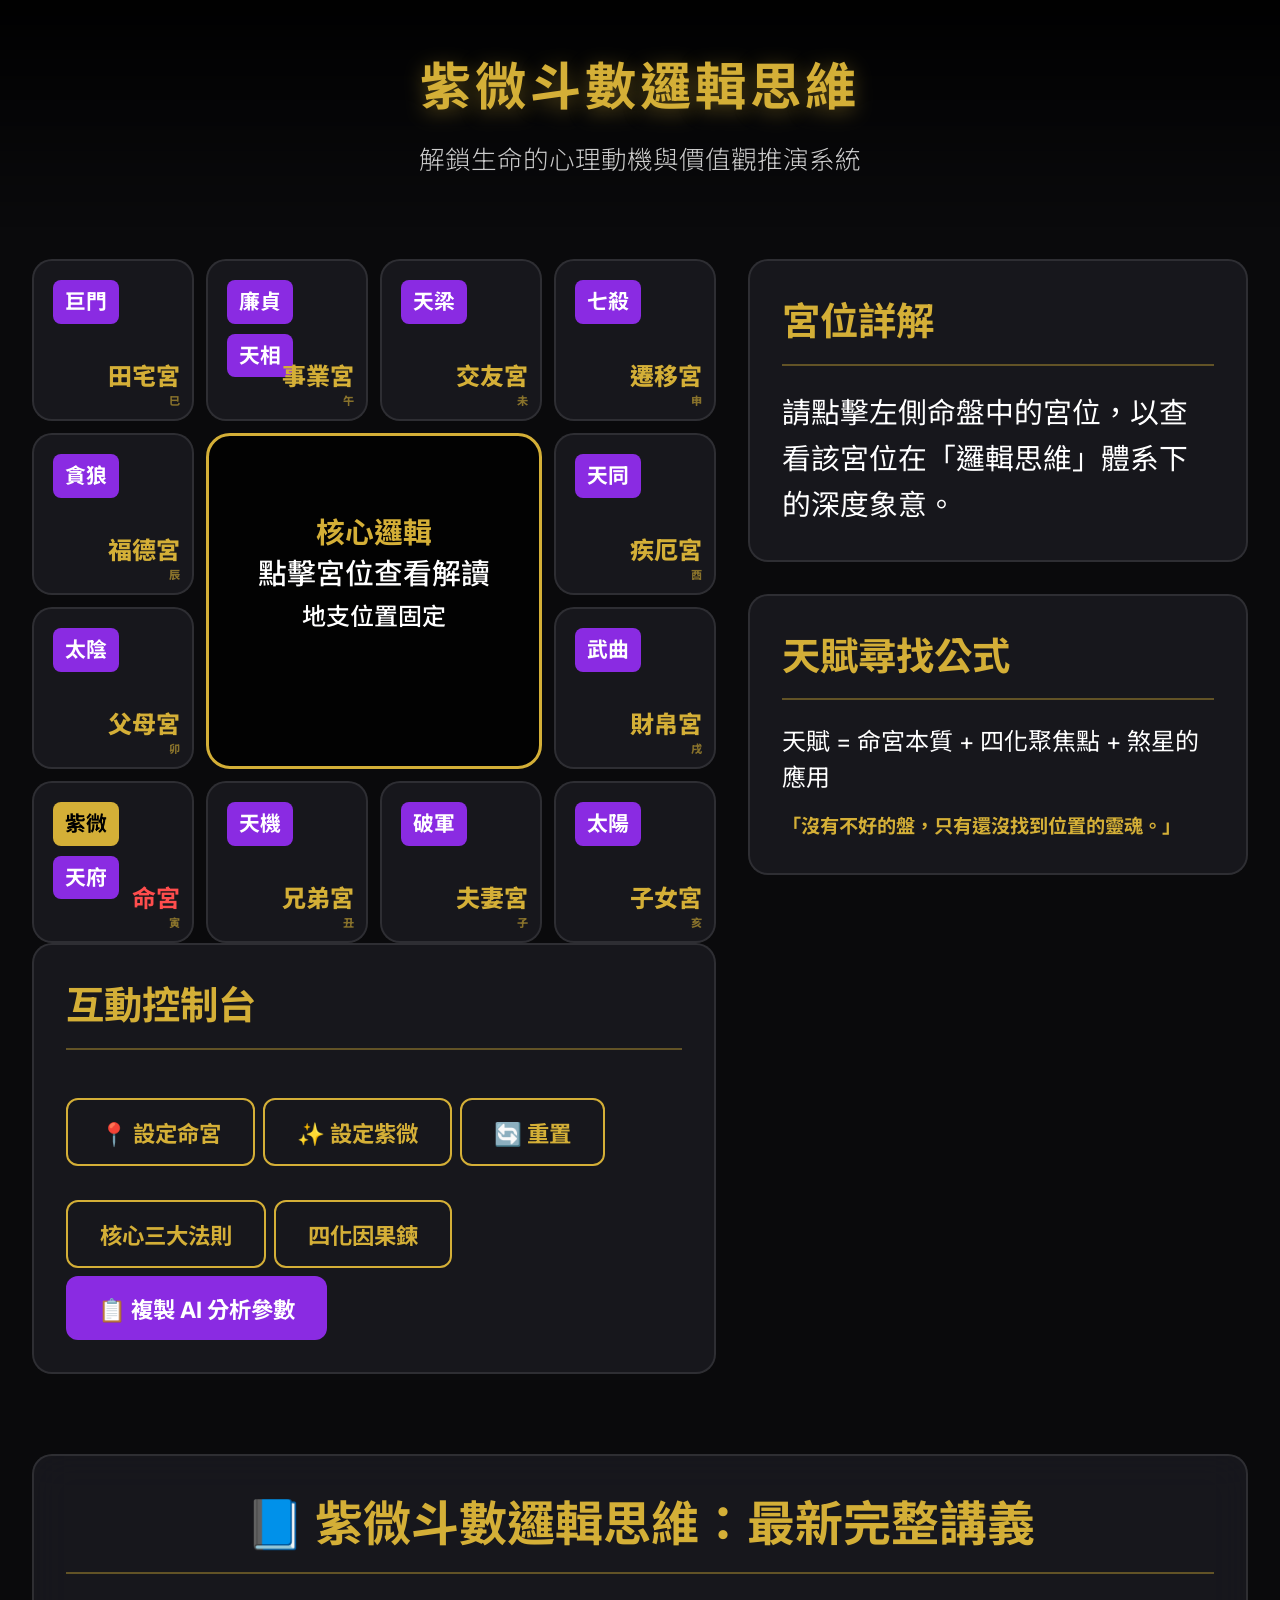
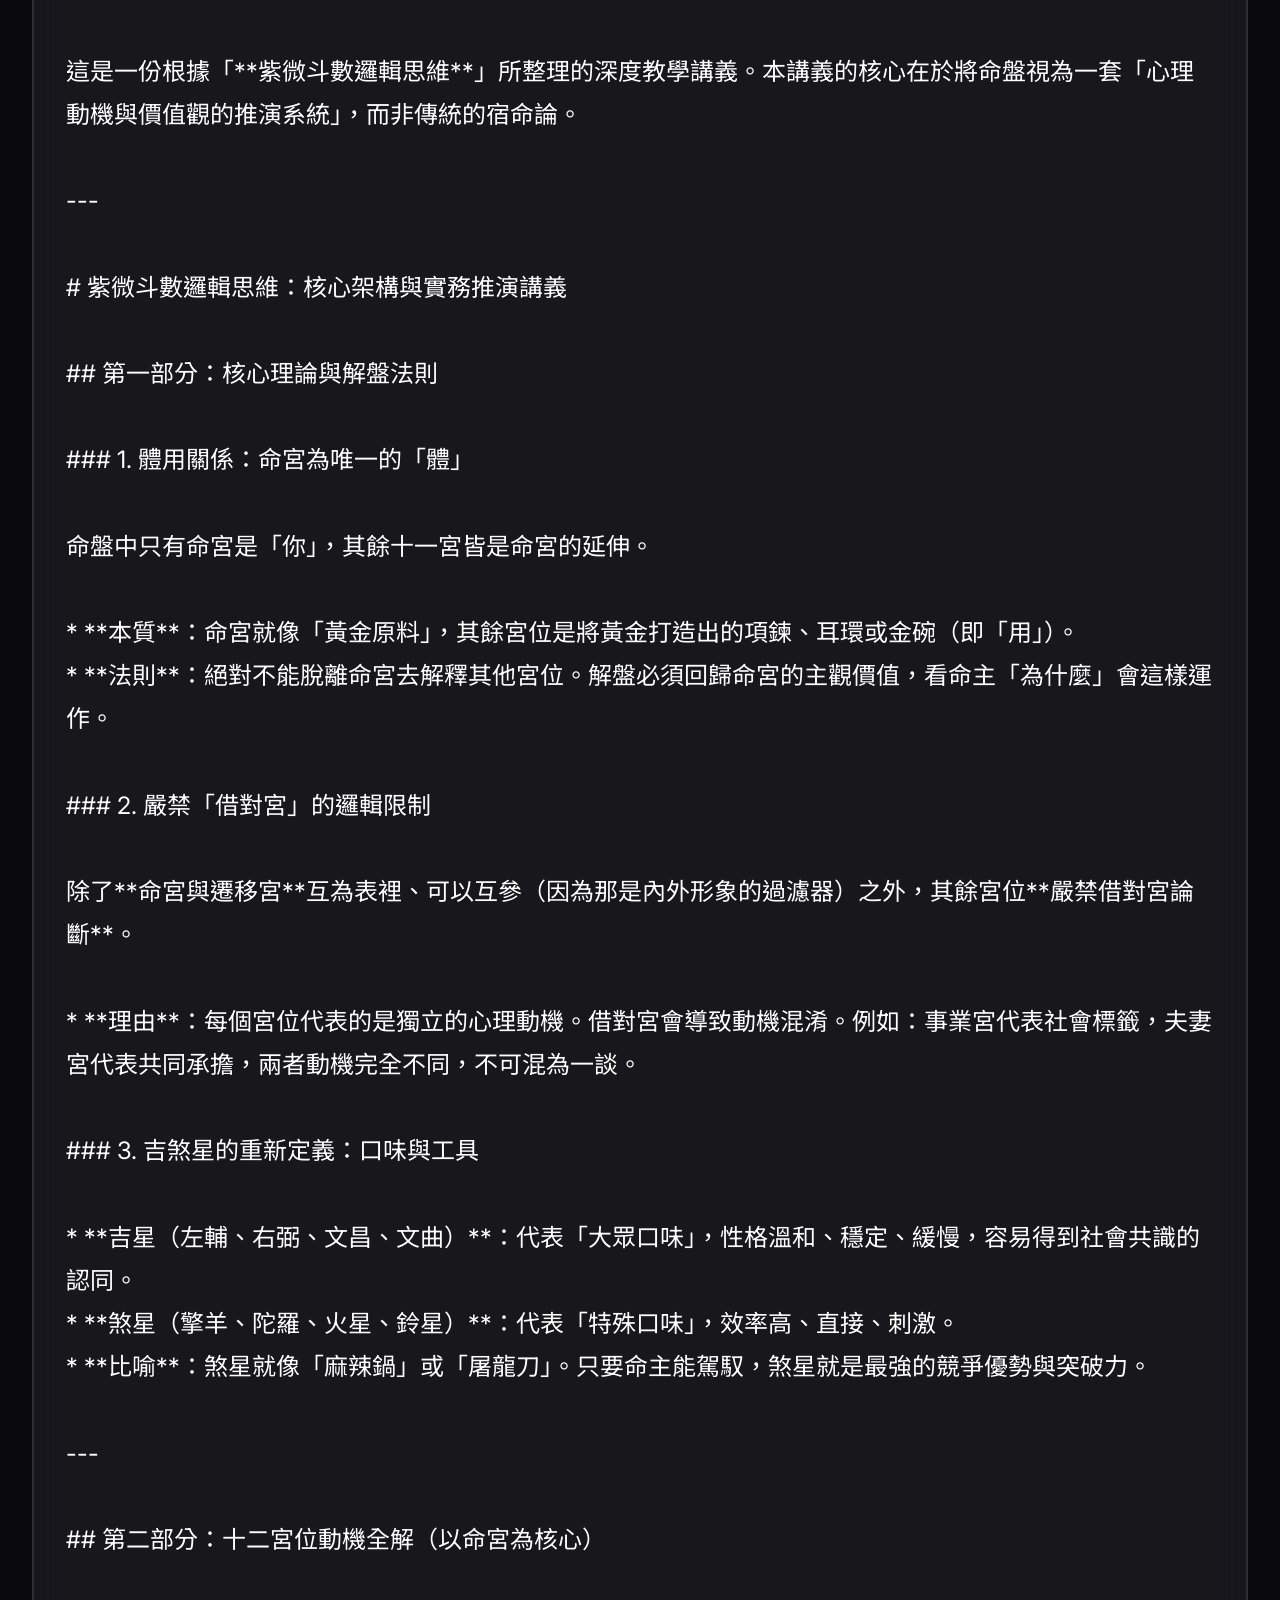
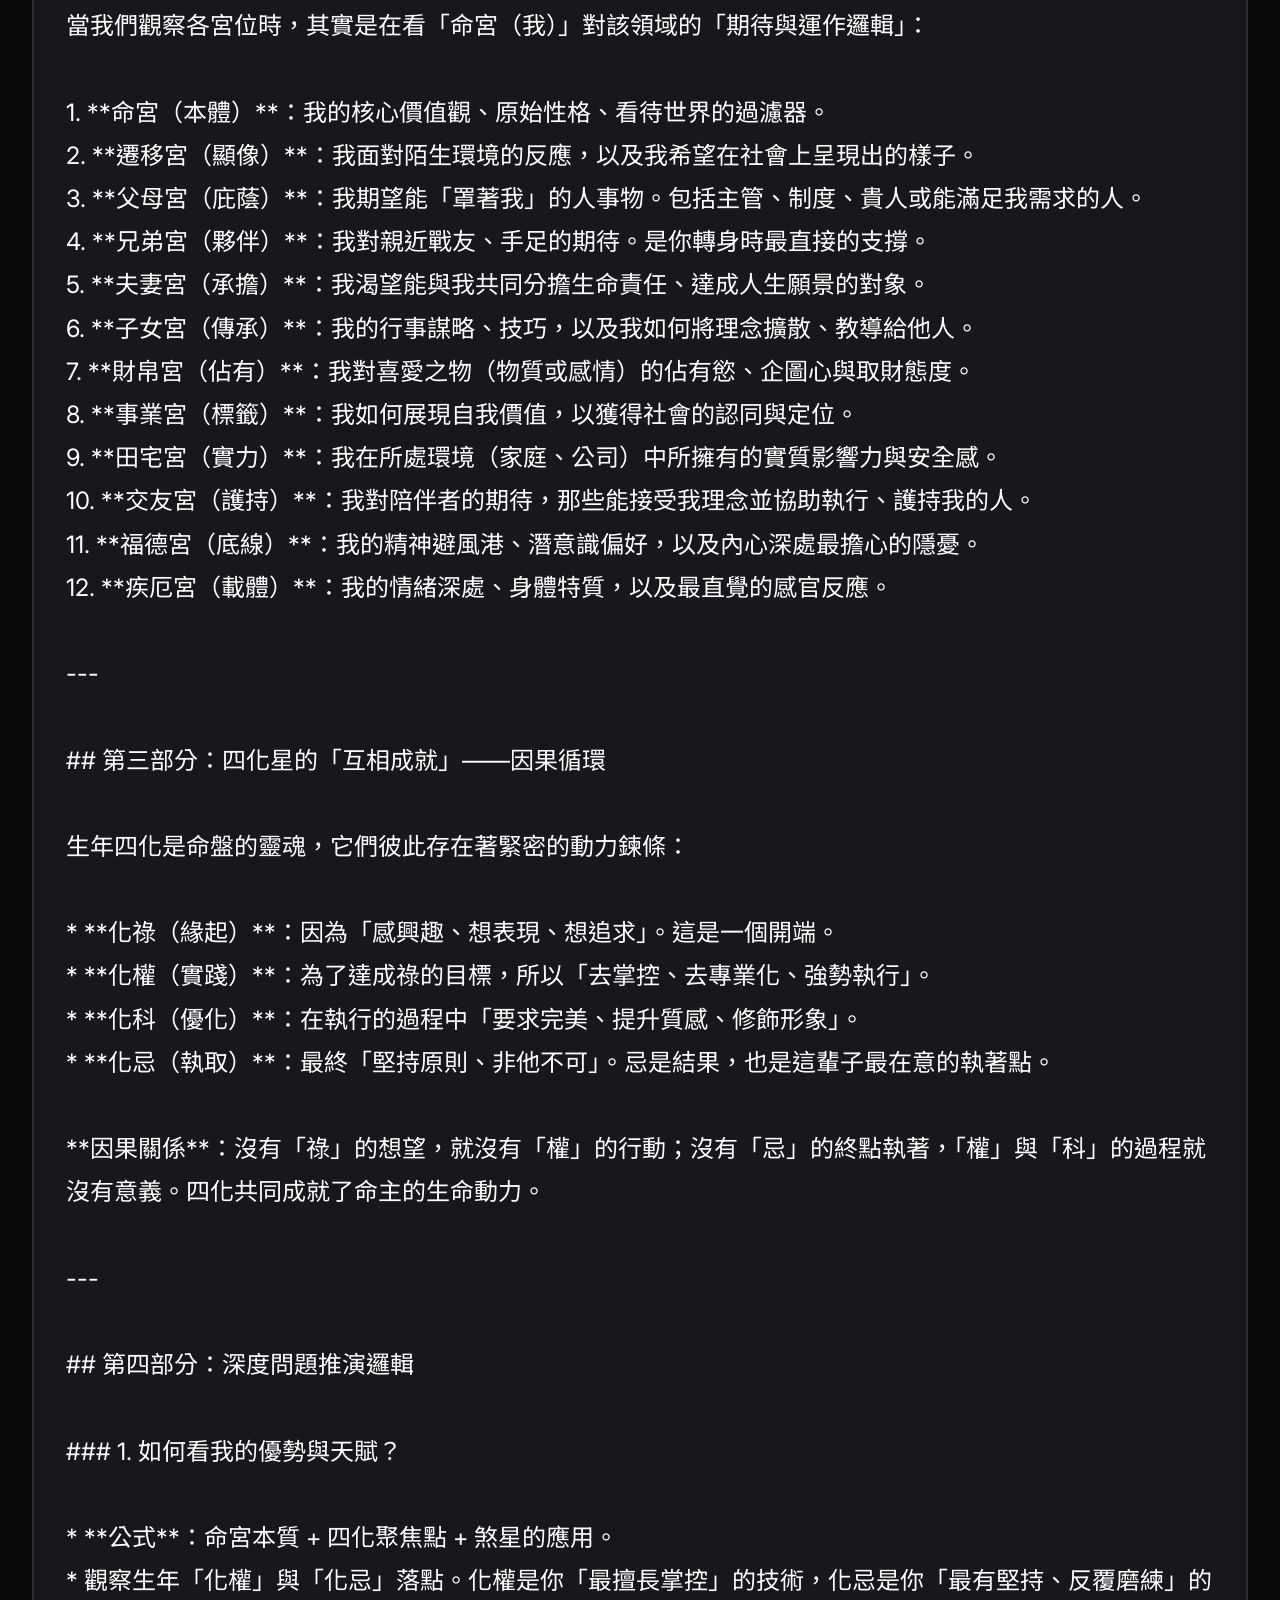
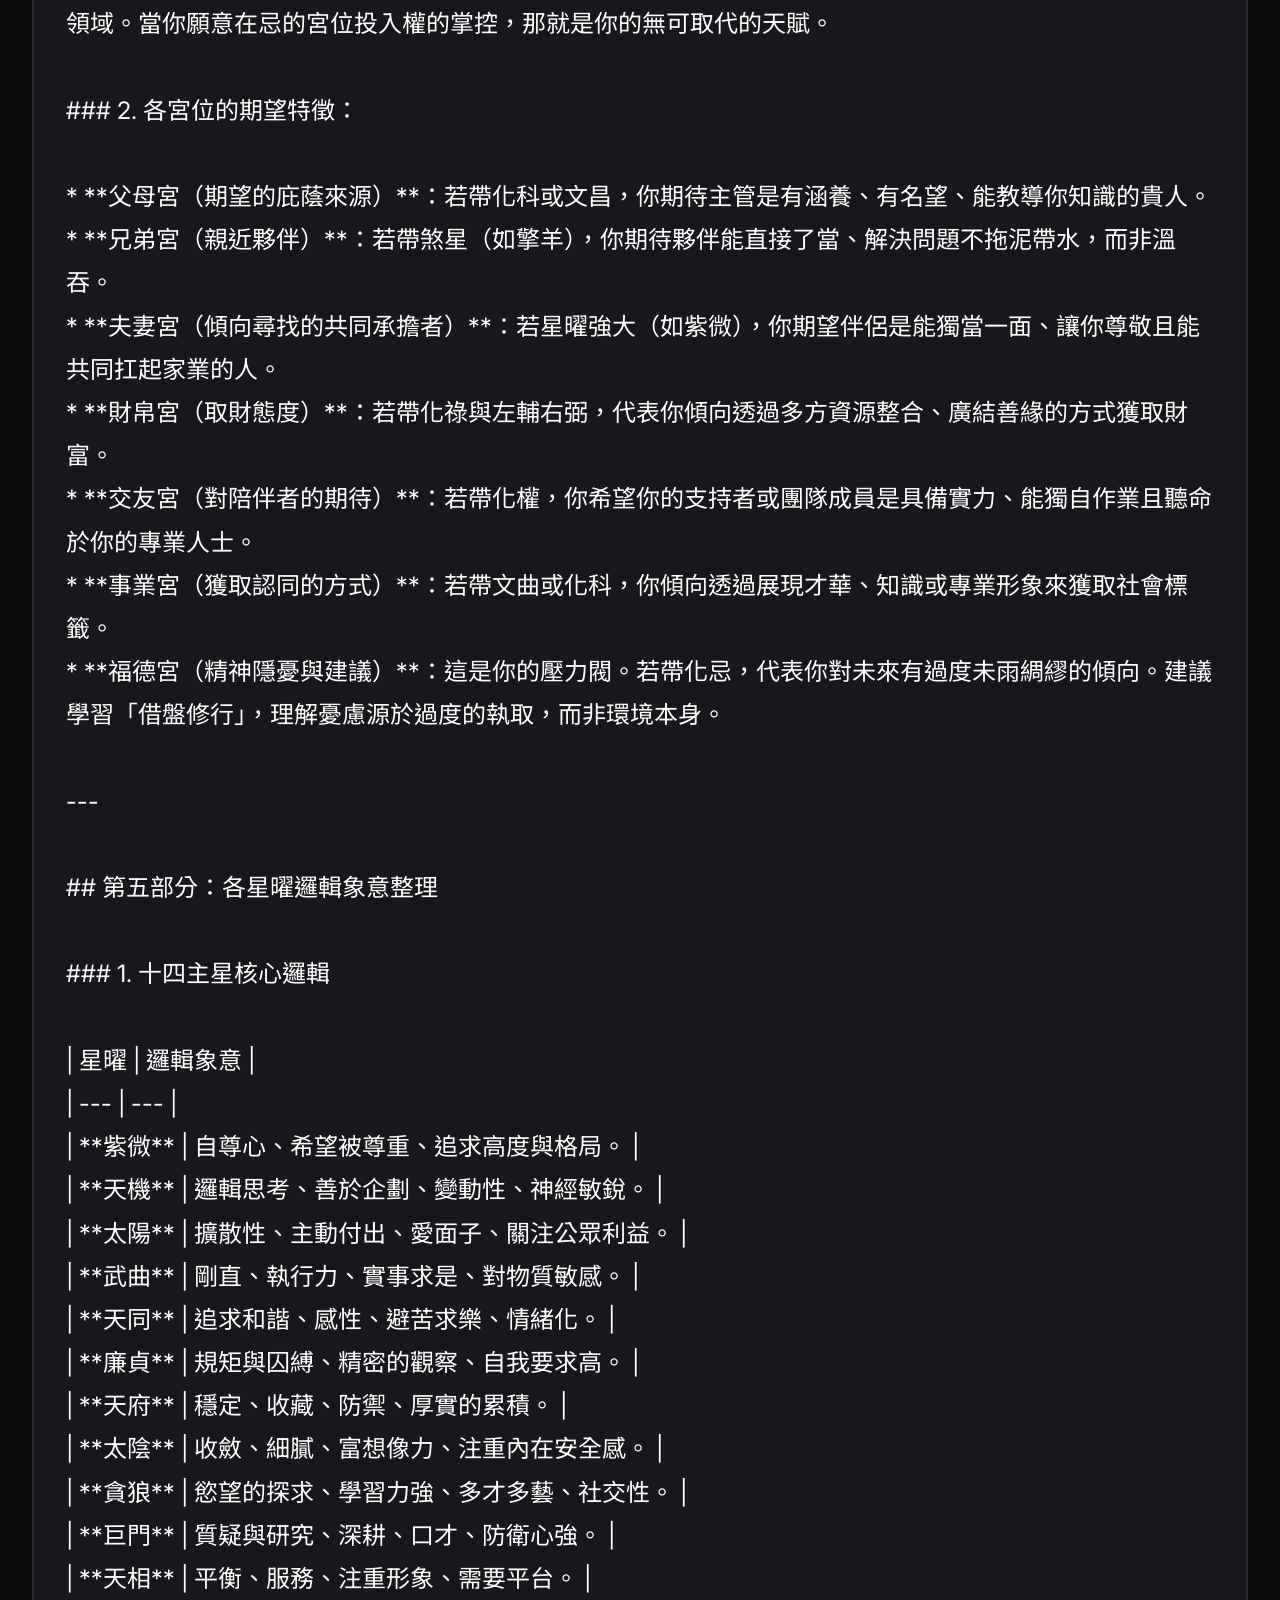
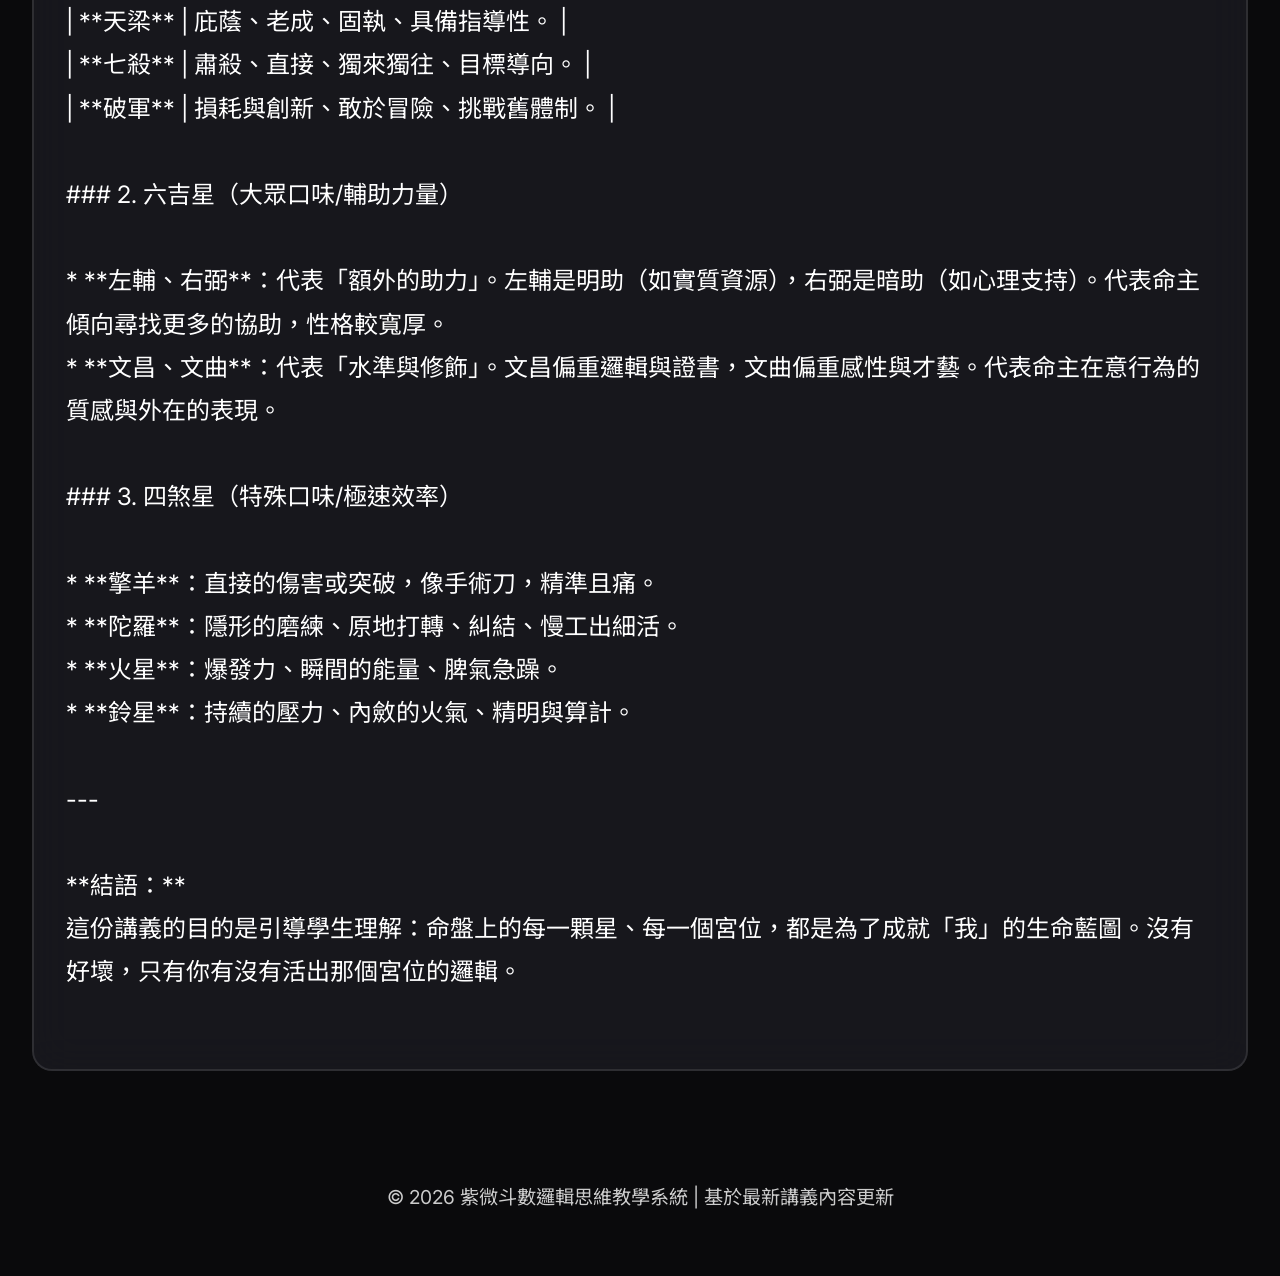
==== index.html @ 979b66fe "部署紫微斗數邏輯思維交互系統" ====
<!DOCTYPE html>
<html lang="zh-TW">
<head>
    <meta charset="UTF-8">
    <meta name="viewport" content="width=device-width, initial-scale=1.0">
    <title>紫微斗數邏輯思維 | 深度解盤交互系統</title>
    <link rel="stylesheet" href="style.css">
    <link rel="preconnect" href="https://fonts.googleapis.com">
    <link rel="preconnect" href="https://fonts.gstatic.com" crossorigin>
    <link href="https://fonts.googleapis.com/css2?family=Inter:wght@300;400;600&family=Noto+Sans+TC:wght@300;500;700&display=swap" rel="stylesheet">
</head>
<body>
    <header class="animate-fade">
        <h1>紫微斗數邏輯思維</h1>
        <p class="subtitle">解鎖生命的心理動機與價值觀推演系統</p>
    </header>

    <main>
        <section class="chart-section animate-fade" style="animation-delay: 0.2s;">
            <div class="chart-container" id="ziweiChart">
                <!-- Palace nodes will be injected by JS -->
                <div class="center-area glass">
                    <h2 style="color: var(--primary-color);">核心邏輯</h2>
                    <p id="centerText">點擊宮位開始互動解讀</p>
                    <div class="transformation-flow" id="transFlow">
                        <!-- Flow will be injected here -->
                    </div>
                </div>
            </div>

            <div class="controls glass card animate-fade" style="animation-delay: 0.4s;">
                <h2>互動控制台</h2>
                <div class="btn-group" style="display: flex; gap: 8px; flex-wrap: wrap;">
                    <button onclick="app.setMode('setLife')" title="設定命宮位置">📍 設定命宮</button>
                    <button onclick="app.setMode('setZiwei')" title="設定紫微星位置">✨ 設定紫微</button>
                    <button onclick="app.resetChart()">🔄 重置</button>
                </div>
                <div class="btn-group" style="display: flex; gap: 8px; flex-wrap: wrap; margin-top: 10px;">
                    <button onclick="app.showPrinciples()">核心三大法則</button>
                    <button onclick="app.showFourTrans()">四化因果鍊</button>
                    <button onclick="app.copyAIParameters()" style="background: var(--secondary-color); color: white; border: none; font-weight: bold;">📋 複製 AI 分析參數</button>
                </div>
            </div>
        </section>

        <aside class="info-panel animate-fade" style="animation-delay: 0.6s;">
            <div id="interpretationCard" class="card glass">
                <h2 id="palaceTitle">宮位詳解</h2>
                <div id="palaceDescription" class="interpretation-content">
                    <p>請點擊左側命盤中的宮位，以查看該宮位在「邏輯思維」體系下的深度象意。</p>
                </div>
                
                <div id="logicalBox" class="logical-meaning" style="display: none;">
                    <h3 style="color: var(--secondary-color); font-size: 1.1rem; margin-bottom: 0.5rem;">💡 邏輯思維：</h3>
                    <p id="logicalText"></p>
                </div>
            </div>

            <div class="card glass">
                <h2>天賦尋找公式</h2>
                <p style="font-size: 1.5rem;">天賦 = 命宮本質 + 四化聚焦點 + 煞星的應用</p>
                <div style="margin-top: 1rem; color: var(--primary-color); font-weight: bold;">
                    「沒有不好的盤，只有還沒找到位置的靈魂。」
                </div>
            </div>
        </aside>
    </main>

    <section id="lectureContent" class="glass card animate-fade" style="margin: 3rem auto; max-width: 1600px; width: 95%;">
        <h2 style="font-size: 3rem; color: var(--primary-color); text-align: center; margin-bottom: 2rem;">📘 紫微斗數邏輯思維：最新完整講義</h2>
        <div class="interpretation-content" style="white-space: pre-wrap; font-family: inherit; font-size: 1.5rem; line-height: 1.8;">
這是一份根據「**紫微斗數邏輯思維**」所整理的深度教學講義。本講義的核心在於將命盤視為一套「心理動機與價值觀的推演系統」，而非傳統的宿命論。

---

# 紫微斗數邏輯思維：核心架構與實務推演講義

## 第一部分：核心理論與解盤法則

### 1. 體用關係：命宮為唯一的「體」

命盤中只有命宮是「你」，其餘十一宮皆是命宮的延伸。

* **本質**：命宮就像「黃金原料」，其餘宮位是將黃金打造出的項鍊、耳環或金碗（即「用」）。
* **法則**：絕對不能脫離命宮去解釋其他宮位。解盤必須回歸命宮的主觀價值，看命主「為什麼」會這樣運作。

### 2. 嚴禁「借對宮」的邏輯限制

除了**命宮與遷移宮**互為表裡、可以互參（因為那是內外形象的過濾器）之外，其餘宮位**嚴禁借對宮論斷**。

* **理由**：每個宮位代表的是獨立的心理動機。借對宮會導致動機混淆。例如：事業宮代表社會標籤，夫妻宮代表共同承擔，兩者動機完全不同，不可混為一談。

### 3. 吉煞星的重新定義：口味與工具

* **吉星（左輔、右弼、文昌、文曲）**：代表「大眾口味」，性格溫和、穩定、緩慢，容易得到社會共識的認同。
* **煞星（擎羊、陀羅、火星、鈴星）**：代表「特殊口味」，效率高、直接、刺激。
* **比喻**：煞星就像「麻辣鍋」或「屠龍刀」。只要命主能駕馭，煞星就是最強的競爭優勢與突破力。

---

## 第二部分：十二宮位動機全解（以命宮為核心）

當我們觀察各宮位時，其實是在看「命宮（我）」對該領域的「期待與運作邏輯」：

1. **命宮（本體）**：我的核心價值觀、原始性格、看待世界的過濾器。
2. **遷移宮（顯像）**：我面對陌生環境的反應，以及我希望在社會上呈現出的樣子。
3. **父母宮（庇蔭）**：我期望能「罩著我」的人事物。包括主管、制度、貴人或能滿足我需求的人。
4. **兄弟宮（夥伴）**：我對親近戰友、手足的期待。是你轉身時最直接的支撐。
5. **夫妻宮（承擔）**：我渴望能與我共同分擔生命責任、達成人生願景的對象。
6. **子女宮（傳承）**：我的行事謀略、技巧，以及我如何將理念擴散、教導給他人。
7. **財帛宮（佔有）**：我對喜愛之物（物質或感情）的佔有慾、企圖心與取財態度。
8. **事業宮（標籤）**：我如何展現自我價值，以獲得社會的認同與定位。
9. **田宅宮（實力）**：我在所處環境（家庭、公司）中所擁有的實質影響力與安全感。
10. **交友宮（護持）**：我對陪伴者的期待，那些能接受我理念並協助執行、護持我的人。
11. **福德宮（底線）**：我的精神避風港、潛意識偏好，以及內心深處最擔心的隱憂。
12. **疾厄宮（載體）**：我的情緒深處、身體特質，以及最直覺的感官反應。

---

## 第三部分：四化星的「互相成就」——因果循環

生年四化是命盤的靈魂，它們彼此存在著緊密的動力鍊條：

* **化祿（緣起）**：因為「感興趣、想表現、想追求」。這是一個開端。
* **化權（實踐）**：為了達成祿的目標，所以「去掌控、去專業化、強勢執行」。
* **化科（優化）**：在執行的過程中「要求完美、提升質感、修飾形象」。
* **化忌（執取）**：最終「堅持原則、非他不可」。忌是結果，也是這輩子最在意的執著點。

**因果關係**：沒有「祿」的想望，就沒有「權」的行動；沒有「忌」的終點執著，「權」與「科」的過程就沒有意義。四化共同成就了命主的生命動力。

---

## 第四部分：深度問題推演邏輯

### 1. 如何看我的優勢與天賦？

* **公式**：命宮本質 + 四化聚焦點 + 煞星的應用。
* 觀察生年「化權」與「化忌」落點。化權是你「最擅長掌控」的技術，化忌是你「最有堅持、反覆磨練」的領域。當你願意在忌的宮位投入權的掌控，那就是你的無可取代的天賦。

### 2. 各宮位的期望特徵：

* **父母宮（期望的庇蔭來源）**：若帶化科或文昌，你期待主管是有涵養、有名望、能教導你知識的貴人。
* **兄弟宮（親近夥伴）**：若帶煞星（如擎羊），你期待夥伴能直接了當、解決問題不拖泥帶水，而非溫吞。
* **夫妻宮（傾向尋找的共同承擔者）**：若星曜強大（如紫微），你期望伴侶是能獨當一面、讓你尊敬且能共同扛起家業的人。
* **財帛宮（取財態度）**：若帶化祿與左輔右弼，代表你傾向透過多方資源整合、廣結善緣的方式獲取財富。
* **交友宮（對陪伴者的期待）**：若帶化權，你希望你的支持者或團隊成員是具備實力、能獨自作業且聽命於你的專業人士。
* **事業宮（獲取認同的方式）**：若帶文曲或化科，你傾向透過展現才華、知識或專業形象來獲取社會標籤。
* **福德宮（精神隱憂與建議）**：這是你的壓力閥。若帶化忌，代表你對未來有過度未雨綢繆的傾向。建議學習「借盤修行」，理解憂慮源於過度的執取，而非環境本身。

---

## 第五部分：各星曜邏輯象意整理

### 1. 十四主星核心邏輯

| 星曜 | 邏輯象意 |
| --- | --- |
| **紫微** | 自尊心、希望被尊重、追求高度與格局。 |
| **天機** | 邏輯思考、善於企劃、變動性、神經敏銳。 |
| **太陽** | 擴散性、主動付出、愛面子、關注公眾利益。 |
| **武曲** | 剛直、執行力、實事求是、對物質敏感。 |
| **天同** | 追求和諧、感性、避苦求樂、情緒化。 |
| **廉貞** | 規矩與囚縛、精密的觀察、自我要求高。 |
| **天府** | 穩定、收藏、防禦、厚實的累積。 |
| **太陰** | 收斂、細膩、富想像力、注重內在安全感。 |
| **貪狼** | 慾望的探求、學習力強、多才多藝、社交性。 |
| **巨門** | 質疑與研究、深耕、口才、防衛心強。 |
| **天相** | 平衡、服務、注重形象、需要平台。 |
| **天梁** | 庇蔭、老成、固執、具備指導性。 |
| **七殺** | 肅殺、直接、獨來獨往、目標導向。 |
| **破軍** | 損耗與創新、敢於冒險、挑戰舊體制。 |

### 2. 六吉星（大眾口味/輔助力量）

* **左輔、右弼**：代表「額外的助力」。左輔是明助（如實質資源），右弼是暗助（如心理支持）。代表命主傾向尋找更多的協助，性格較寬厚。
* **文昌、文曲**：代表「水準與修飾」。文昌偏重邏輯與證書，文曲偏重感性與才藝。代表命主在意行為的質感與外在的表現。

### 3. 四煞星（特殊口味/極速效率）

* **擎羊**：直接的傷害或突破，像手術刀，精準且痛。
* **陀羅**：隱形的磨練、原地打轉、糾結、慢工出細活。
* **火星**：爆發力、瞬間的能量、脾氣急躁。
* **鈴星**：持續的壓力、內斂的火氣、精明與算計。

---

**結語：**
這份講義的目的是引導學生理解：命盤上的每一顆星、每一個宮位，都是為了成就「我」的生命藍圖。沒有好壞，只有你有沒有活出那個宮位的邏輯。
        </div>
    </section>

    <footer style="text-align: center; padding: 4rem; color: var(--text-dim); font-size: 1.2rem;">
        &copy; 2026 紫微斗數邏輯思維教學系統 | 基於最新講義內容更新
    </footer>

    <script src="app.js"></script>
</body>
</html>
---- style.css ----
:root {
    --primary-color: #d4af37; /* Gold */
    --secondary-color: #8a2be2; /* Blue Violet */
    --bg-dark: #0a0a0c;
    --card-bg: rgba(25, 25, 30, 0.9);
    --text-main: #ffffff;
    --text-dim: #cccccc;
    --accent: #ff4d4d;
    --transition: all 0.3s cubic-bezier(0.4, 0, 0.2, 1);
}

* {
    margin: 0;
    padding: 0;
    box-sizing: border-box;
    font-family: 'Inter', 'Noto Sans TC', sans-serif;
}

body {
    background-color: var(--bg-dark);
    color: var(--text-main);
    line-height: 1.5;
    overflow-x: hidden;
    background-image: url('ziwei_abstract_bg_1778673121624.png');
    background-size: cover;
    background-attachment: fixed;
    background-position: center;
    font-size: 1.2rem; /* Adjusted base */
}

/* Glassmorphism Effect */
.glass {
    background: var(--card-bg);
    backdrop-filter: blur(20px);
    -webkit-backdrop-filter: blur(20px);
    border: 2px solid rgba(255, 255, 255, 0.1);
    border-radius: 20px;
}

header {
    padding: 3rem 2rem;
    text-align: center;
    background: linear-gradient(to bottom, rgba(0,0,0,0.9), transparent);
}

h1 {
    font-size: 3.2rem; /* Senior friendly, not overwhelming */
    color: var(--primary-color);
    letter-spacing: 4px;
    margin-bottom: 1rem;
    text-shadow: 0 4px 20px rgba(212, 175, 55, 0.4);
}

.subtitle {
    font-size: 1.6rem;
    color: var(--text-dim);
    font-weight: 300;
}

main {
    max-width: 1600px;
    margin: 0 auto;
    padding: 2rem;
    display: grid;
    grid-template-columns: 1fr 500px; 
    gap: 2rem;
}

@media (max-width: 1200px) {
    main {
        grid-template-columns: 1fr;
    }
}

/* Ziwei Chart Layout */
.chart-container {
    display: grid;
    grid-template-columns: repeat(4, 1fr);
    grid-template-rows: repeat(4, 1fr);
    gap: 12px;
    aspect-ratio: 1 / 1;
    position: relative;
}

.palace {
    position: relative;
    padding: 1.2rem;
    cursor: pointer;
    transition: var(--transition);
    display: flex;
    flex-direction: column;
    justify-content: space-between;
    min-height: 150px;
}

.palace:hover {
    background: rgba(212, 175, 55, 0.15);
    border-color: var(--primary-color);
    transform: scale(1.02);
}

.palace.active {
    background: rgba(138, 43, 226, 0.2);
    border-color: var(--secondary-color);
    box-shadow: 0 0 30px rgba(138, 43, 226, 0.4);
}

.palace-name {
    position: absolute;
    bottom: 12px;
    right: 12px;
    font-size: 1.5rem; /* Senior friendly large */
    color: var(--primary-color);
    font-weight: 800;
    text-align: right;
    line-height: 1.1;
}

.palace-stars {
    display: flex;
    flex-wrap: wrap;
    gap: 6px;
    align-content: flex-start;
}

.star-tag {
    display: inline-block;
    padding: 6px 12px;
    border-radius: 8px;
    font-size: 1.3rem; /* Clear stars */
    font-weight: 700;
    margin-bottom: 4px;
}

.center-area {
    grid-area: 2 / 2 / 4 / 4;
    display: flex;
    flex-direction: column;
    justify-content: center;
    align-items: center;
    text-align: center;
    padding: 1.5rem;
    border: 3px solid var(--primary-color);
    background: rgba(0,0,0,0.8);
    border-radius: 24px;
}

#centerText {
    font-size: 1.8rem;
    line-height: 1.4;
    font-weight: 500;
}

/* Palace Mapping (Yin at Bottom-Left, standard clockwise) */
.p-0 { grid-area: 1 / 1; } /* Si */
.p-1 { grid-area: 1 / 2; } /* Wu */
.p-2 { grid-area: 1 / 3; } /* Wei */
.p-3 { grid-area: 1 / 4; } /* Shen */
.p-4 { grid-area: 2 / 4; } /* You */
.p-5 { grid-area: 3 / 4; } /* Xu */
.p-6 { grid-area: 4 / 4; } /* Hai */
.p-7 { grid-area: 4 / 3; } /* Zi */
.p-8 { grid-area: 4 / 2; } /* Chou */
.p-9 { grid-area: 4 / 1; } /* Yin - Bottom Left */
.p-10 { grid-area: 3 / 1; } /* Mao */
.p-11 { grid-area: 2 / 1; } /* Chen */

/* Info Panel */
.info-panel {
    display: flex;
    flex-direction: column;
    gap: 2rem;
}

.card {
    padding: 2rem;
}

.card h2 {
    color: var(--primary-color);
    margin-bottom: 1.5rem;
    border-bottom: 2px solid rgba(212, 175, 55, 0.4);
    padding-bottom: 0.8rem;
    font-size: 2.4rem;
}

.interpretation-content {
    font-size: 1.8rem; /* Large and readable */
    color: var(--text-main);
    line-height: 1.6;
}

.logical-meaning {
    margin-top: 1.5rem;
    padding: 1.5rem;
    background: rgba(0,0,0,0.5);
    border-left: 8px solid var(--secondary-color);
    border-radius: 0 12px 12px 0;
}

.logical-meaning h3 {
    font-size: 1.8rem;
    margin-bottom: 0.8rem;
}

#logicalText {
    font-size: 1.6rem;
    line-height: 1.6;
}

/* Interaction Controls */
.controls {
    display: flex;
    flex-direction: column;
    gap: 1.5rem;
}

.btn-group {
    display: flex;
    gap: 12px;
    flex-wrap: wrap;
}

button {
    background: transparent;
    color: var(--primary-color);
    border: 2px solid var(--primary-color);
    padding: 1rem 2rem;
    border-radius: 12px;
    cursor: pointer;
    transition: var(--transition);
    font-size: 1.4rem;
    font-weight: 700;
}

button:hover {
    background: var(--primary-color);
    color: var(--bg-dark);
    transform: translateY(-3px);
}

.transformation-flow {
    display: flex;
    align-items: center;
    gap: 15px;
    margin-top: 1.5rem;
    padding: 1rem;
    overflow-x: auto;
}

.flow-step {
    padding: 1rem;
    border: 1px dashed var(--text-dim);
    border-radius: 10px;
    font-size: 1.4rem;
    white-space: nowrap;
}

.flow-arrow {
    color: var(--primary-color);
    font-size: 2rem;
}

/* Animations */
@keyframes fadeIn {
    from { opacity: 0; transform: translateY(20px); }
    to { opacity: 1; transform: translateY(0); }
}

.animate-fade {
    animation: fadeIn 0.8s ease-out forwards;
}

footer {
    text-align: center;
    padding: 4rem;
    color: var(--text-dim);
    font-size: 1.2rem;
}
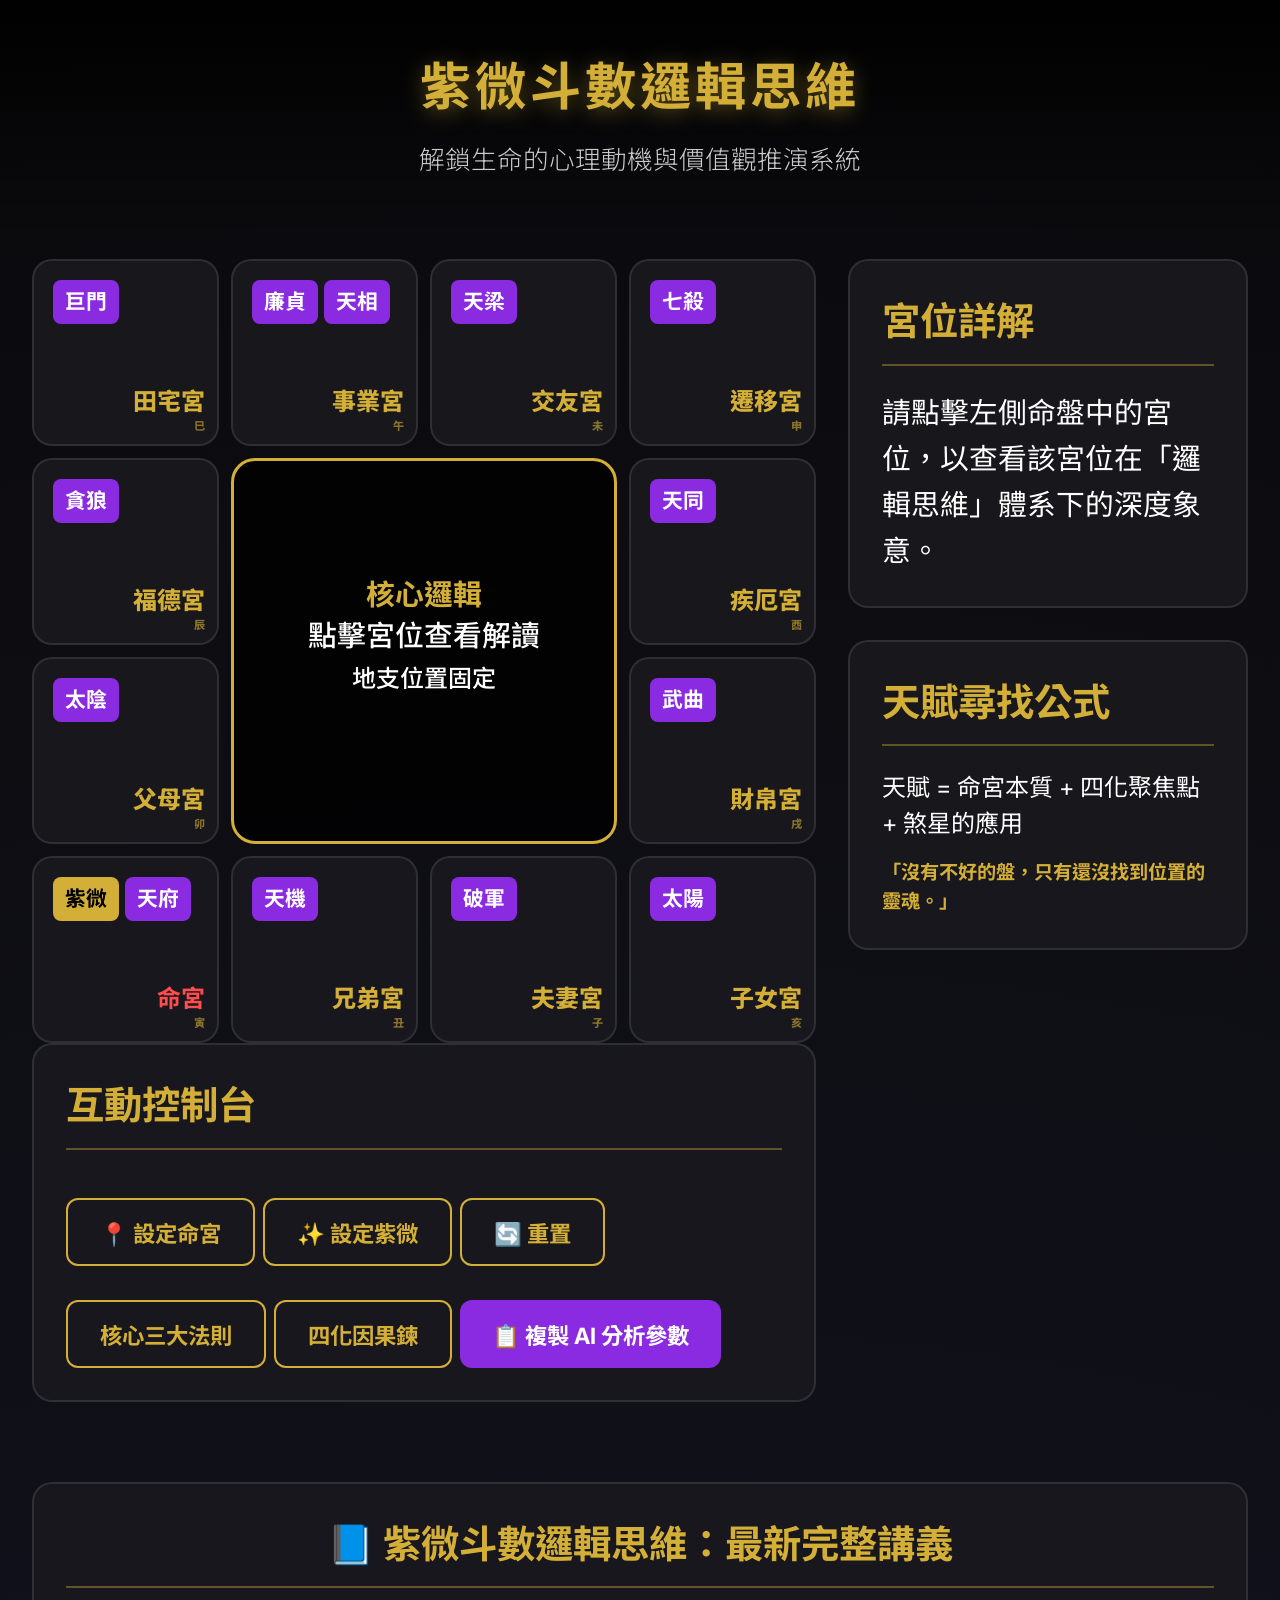
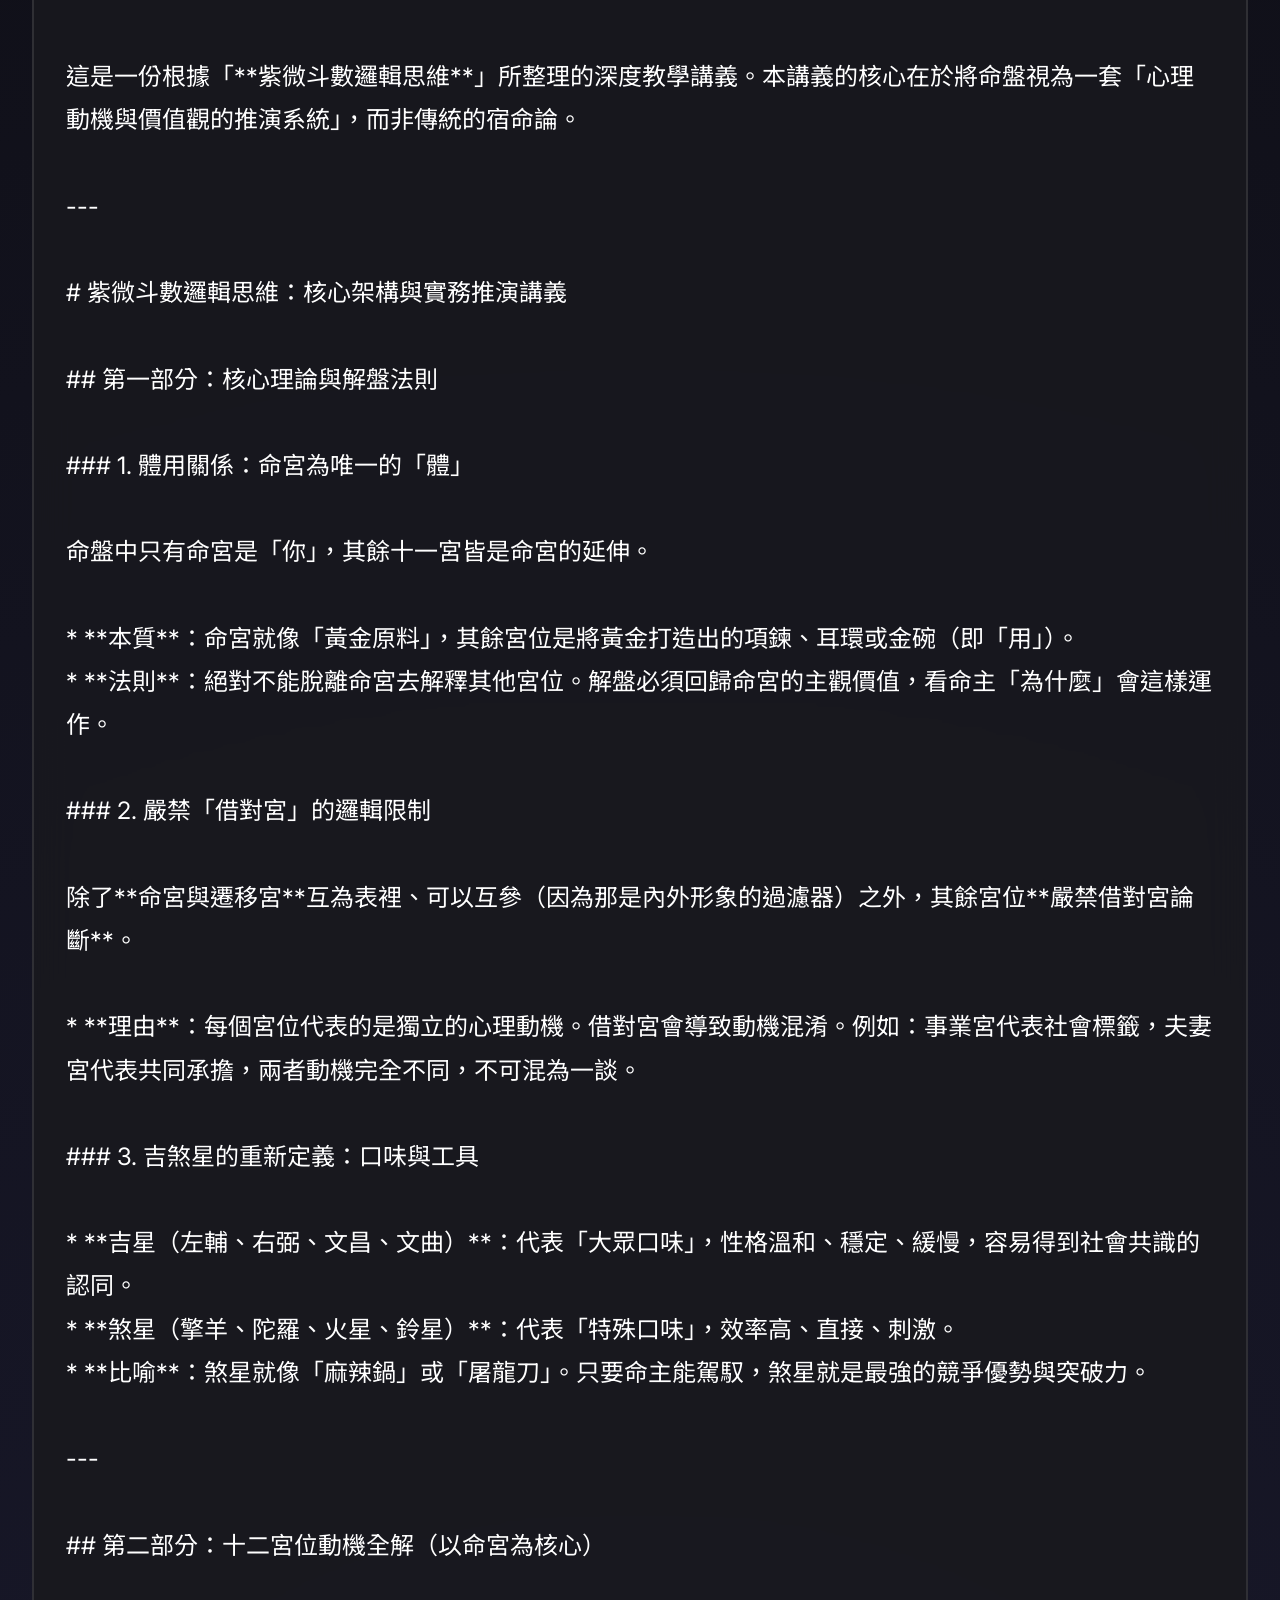
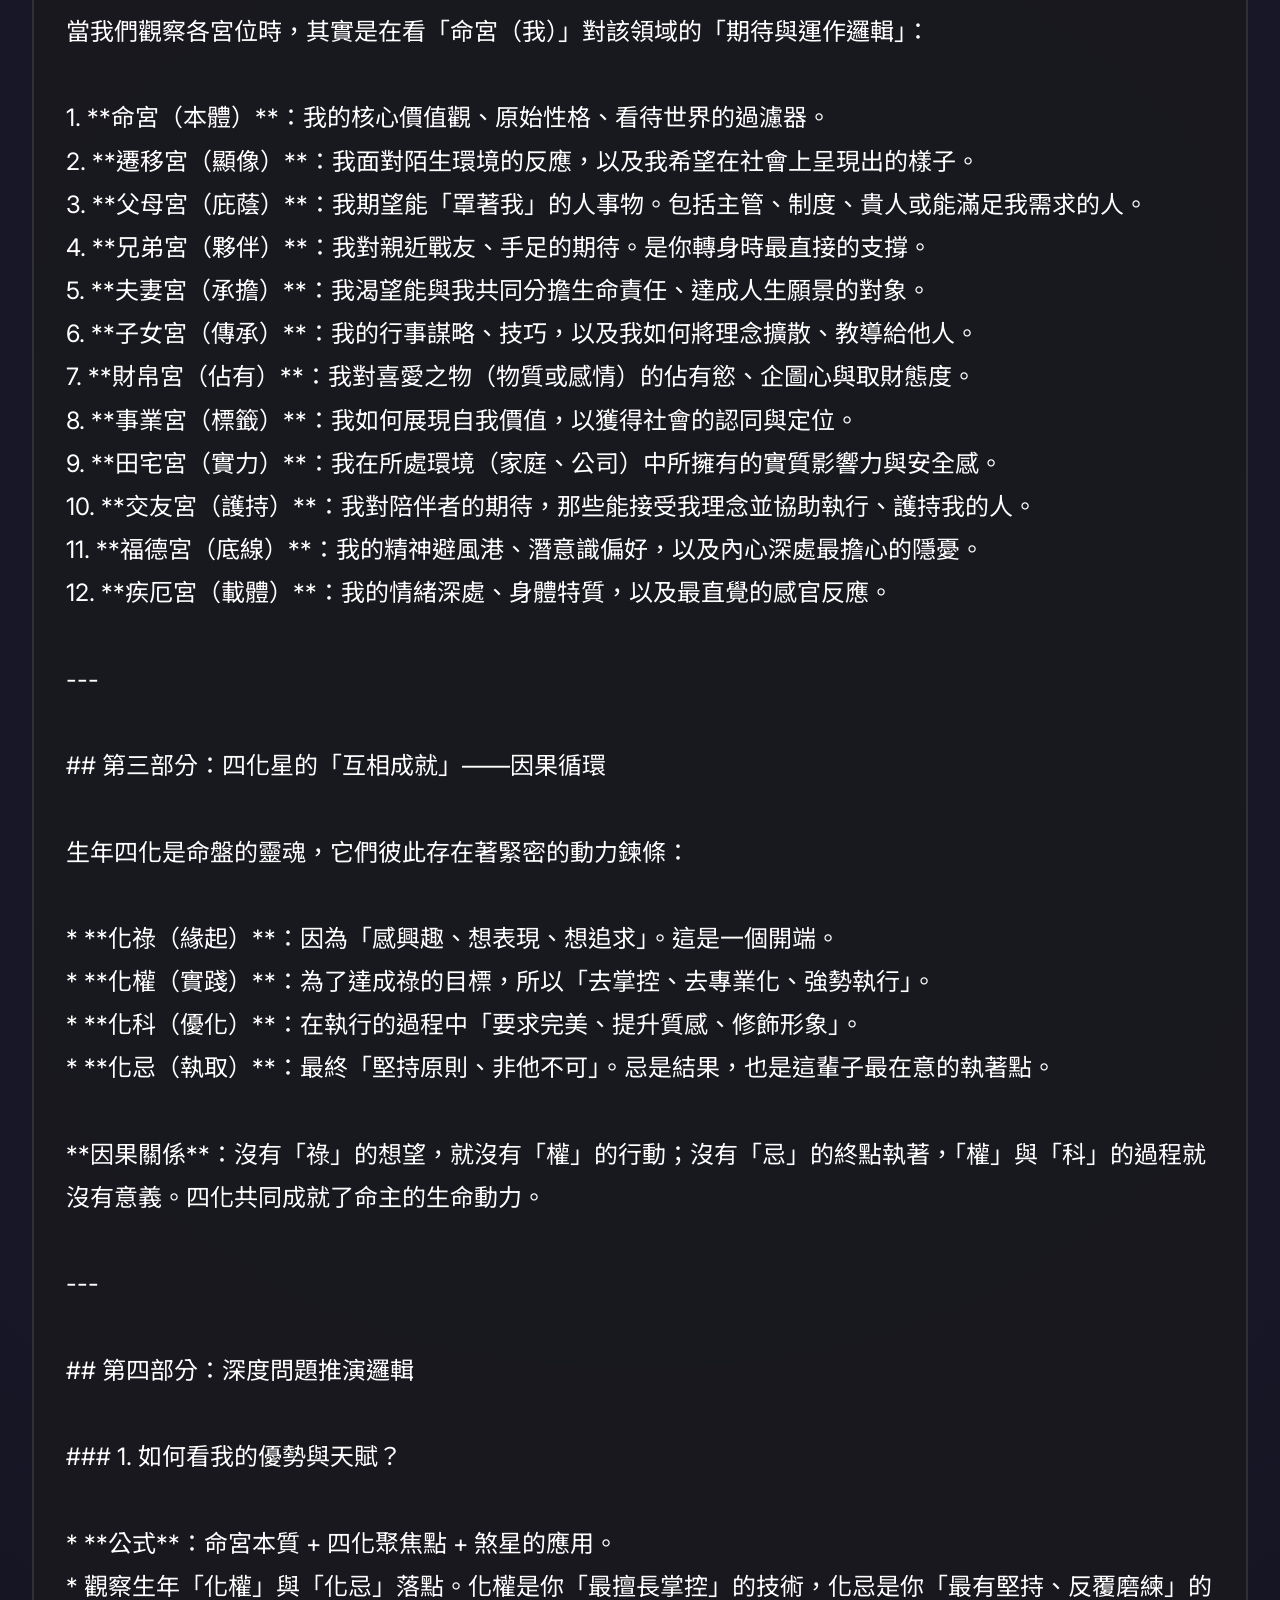
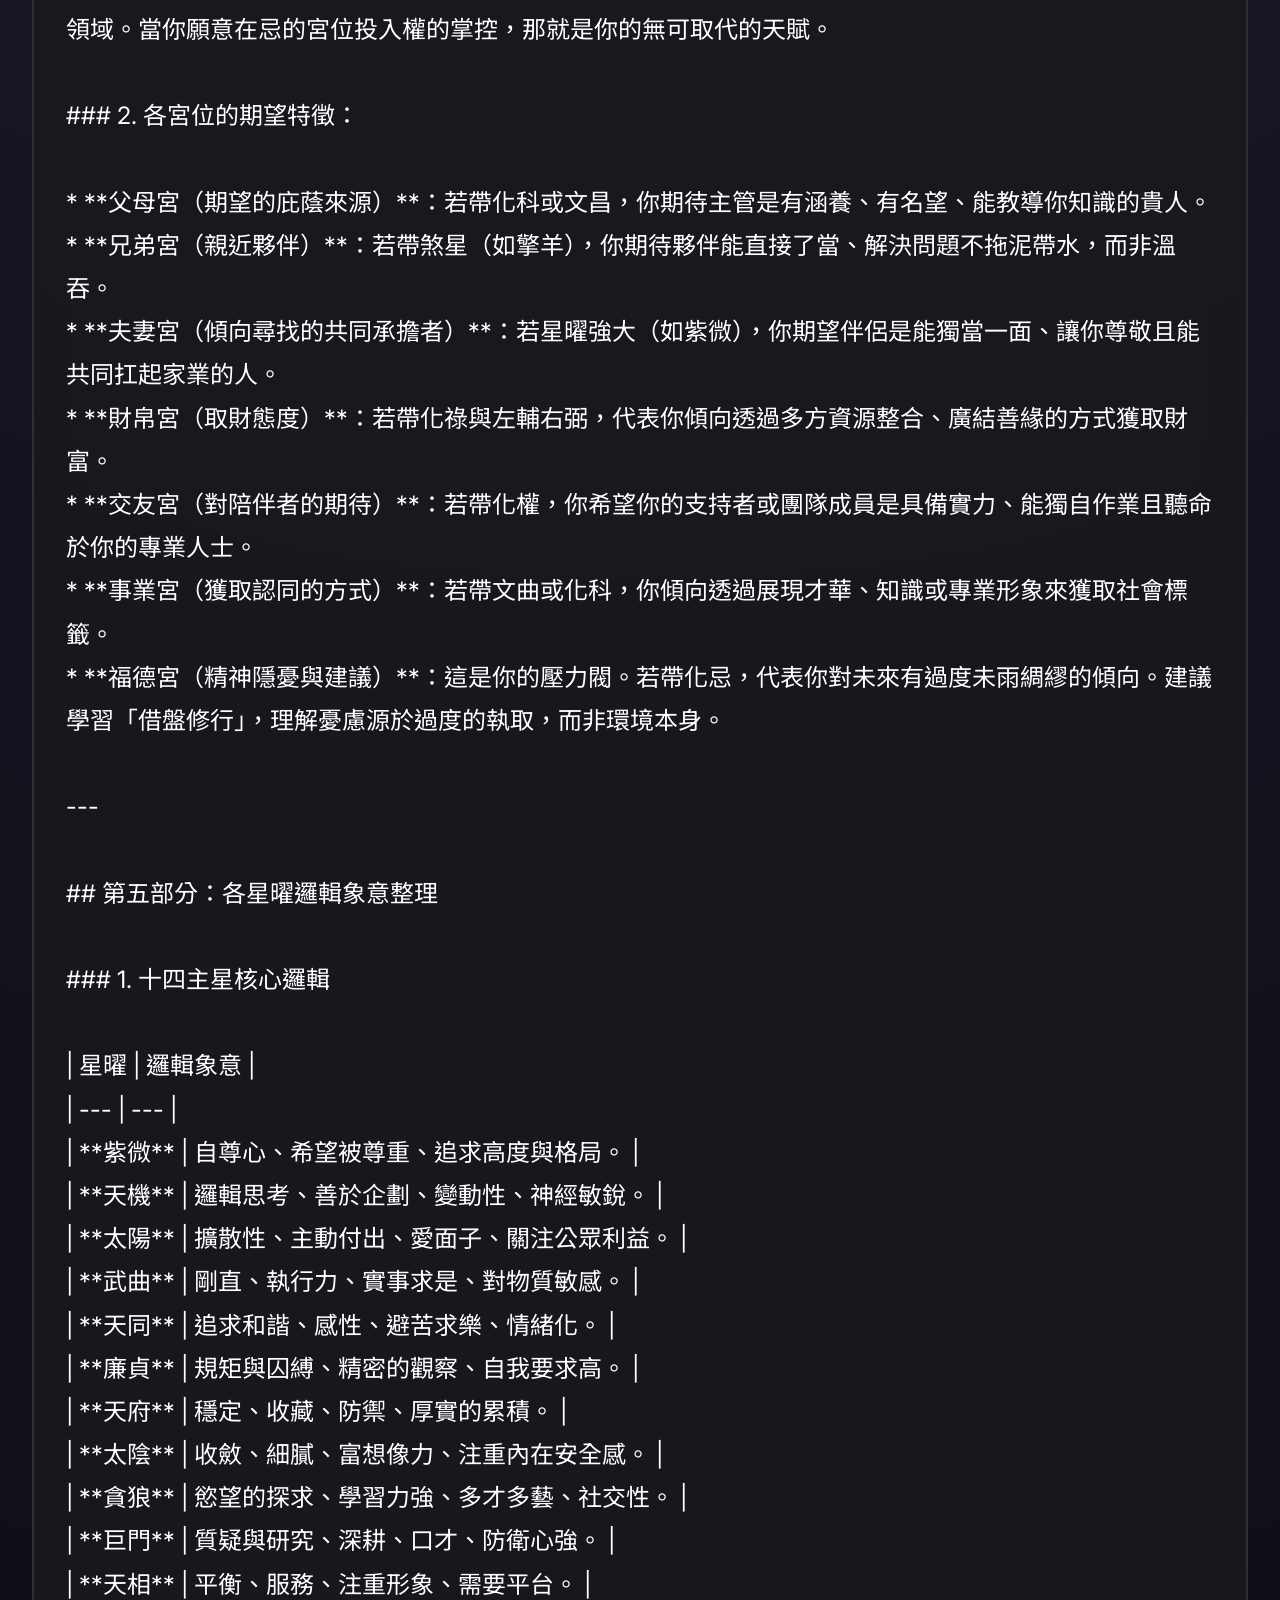
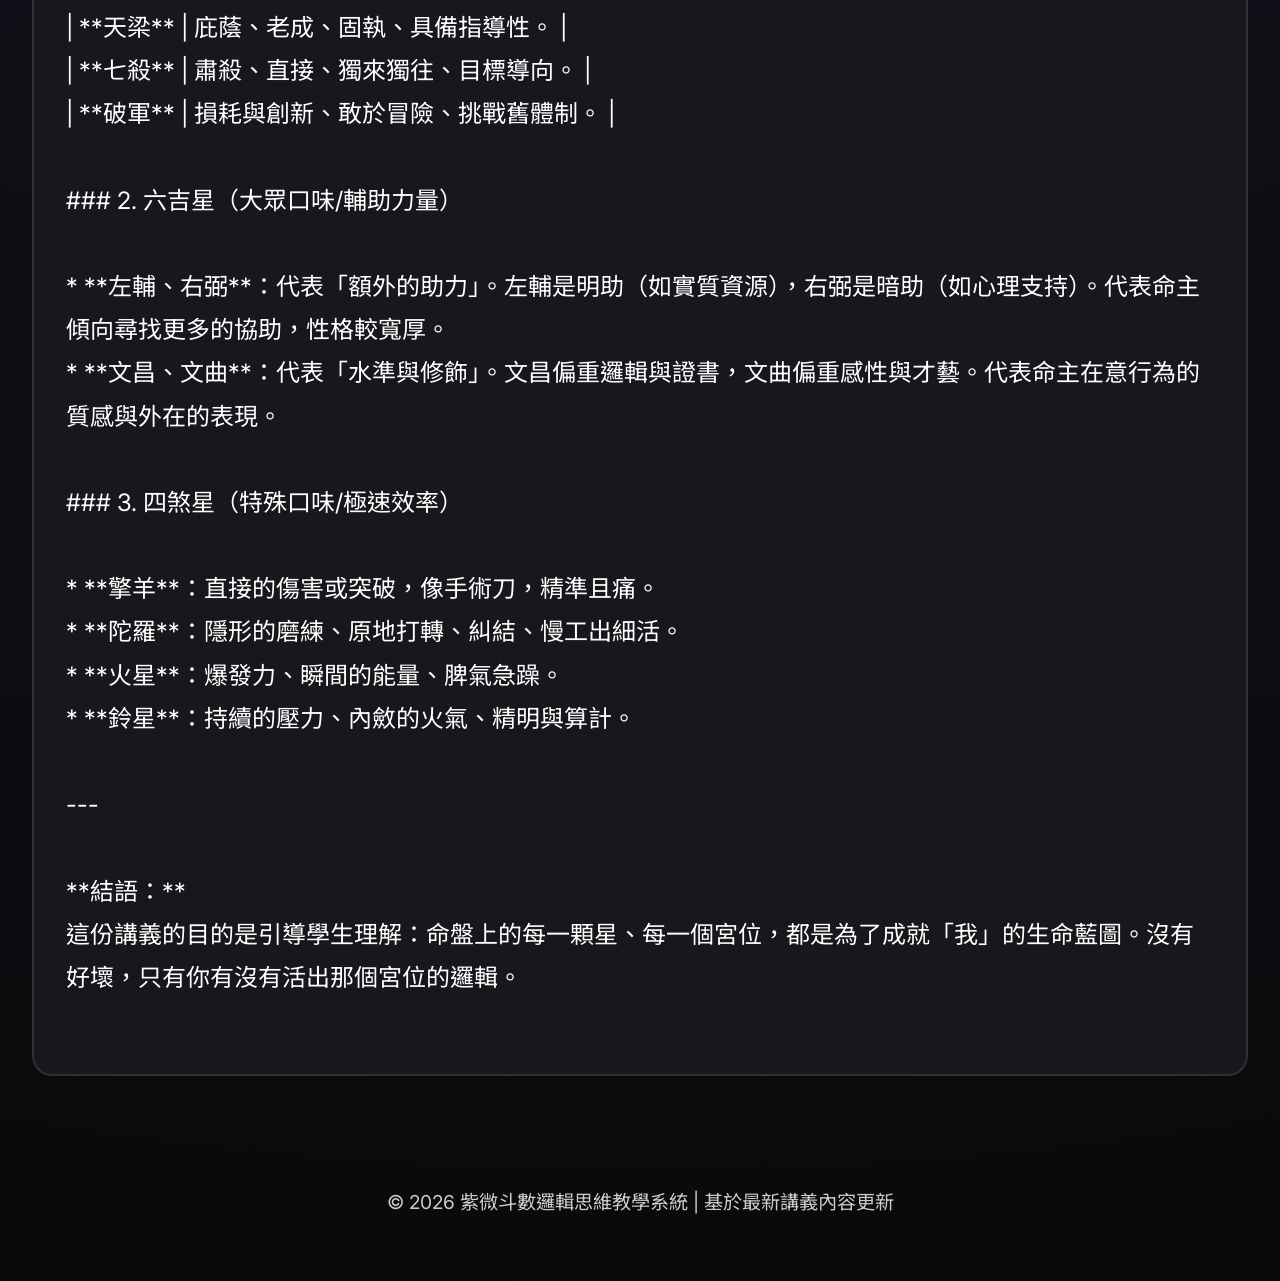
==== commit fe4c2f81: "Optimize mobile responsive layout and clean up styles" ====
--- a/index.html
+++ b/index.html
@@ -66,9 +66,9 @@
         </aside>
     </main>
 
-    <section id="lectureContent" class="glass card animate-fade" style="margin: 3rem auto; max-width: 1600px; width: 95%;">
-        <h2 style="font-size: 3rem; color: var(--primary-color); text-align: center; margin-bottom: 2rem;">📘 紫微斗數邏輯思維：最新完整講義</h2>
-        <div class="interpretation-content" style="white-space: pre-wrap; font-family: inherit; font-size: 1.5rem; line-height: 1.8;">
+    <section id="lectureContent" class="lecture-section glass card animate-fade">
+        <h2 class="lecture-title">📘 紫微斗數邏輯思維：最新完整講義</h2>
+        <div class="lecture-body interpretation-content">
 這是一份根據「**紫微斗數邏輯思維**」所整理的深度教學講義。本講義的核心在於將命盤視為一套「心理動機與價值觀的推演系統」，而非傳統的宿命論。
 
 ---
--- a/style.css
+++ b/style.css
@@ -18,14 +18,12 @@
 
 body {
     background-color: var(--bg-dark);
+    background: radial-gradient(circle at center, #1a1a2e 0%, #0a0a0c 100%);
     color: var(--text-main);
     line-height: 1.5;
     overflow-x: hidden;
-    background-image: url('ziwei_abstract_bg_1778673121624.png');
-    background-size: cover;
-    background-attachment: fixed;
-    background-position: center;
-    font-size: 1.2rem; /* Adjusted base */
+    font-size: 1.2rem;
+    min-height: 100vh;
 }
 
 /* Glassmorphism Effect */
@@ -62,11 +60,11 @@
     margin: 0 auto;
     padding: 2rem;
     display: grid;
-    grid-template-columns: 1fr 500px; 
+    grid-template-columns: 1fr 400px; 
     gap: 2rem;
 }
 
-@media (max-width: 1200px) {
+@media (max-width: 1024px) {
     main {
         grid-template-columns: 1fr;
     }
@@ -242,10 +240,11 @@
 .transformation-flow {
     display: flex;
     align-items: center;
-    gap: 15px;
-    margin-top: 1.5rem;
-    padding: 1rem;
-    overflow-x: auto;
+    justify-content: center;
+    gap: 10px;
+    margin-top: 1rem;
+    padding: 0.5rem;
+    flex-wrap: wrap;
 }
 
 .flow-step {
@@ -271,6 +270,169 @@
     animation: fadeIn 0.8s ease-out forwards;
 }
 
+/* Lecture Section */
+.lecture-section {
+    margin: 3rem auto;
+    max-width: 1600px;
+    width: 95%;
+}
+
+.lecture-title {
+    font-size: 3rem;
+    color: var(--primary-color);
+    text-align: center;
+    margin-bottom: 2rem;
+}
+
+.lecture-body {
+    white-space: pre-wrap;
+    font-family: inherit;
+    font-size: 1.5rem;
+    line-height: 1.8;
+}
+
+/* Mobile Responsiveness */
+@media (max-width: 768px) {
+    .lecture-section {
+        margin: 2rem auto;
+        width: 98%;
+    }
+
+    .lecture-title {
+        font-size: 1.8rem;
+    }
+
+    .lecture-body {
+        font-size: 1.1rem;
+        line-height: 1.6;
+    }
+    
+    body {
+        font-size: 1rem;
+    }
+
+    header {
+        padding: 2rem 1rem;
+    }
+
+    h1 {
+        font-size: 2rem;
+        letter-spacing: 2px;
+    }
+
+    .subtitle {
+        font-size: 1.1rem;
+    }
+
+    main {
+        padding: 1rem;
+        gap: 1.5rem;
+    }
+
+    .chart-container {
+        gap: 6px;
+        aspect-ratio: auto; /* Allow height to adjust */
+    }
+
+    .palace {
+        padding: 0.5rem;
+        min-height: 100px;
+    }
+
+    .palace-name {
+        font-size: 1.1rem;
+        bottom: 5px;
+        right: 5px;
+    }
+
+    .star-tag {
+        font-size: 0.9rem;
+        padding: 2px 6px;
+        margin-bottom: 2px;
+    }
+
+    .center-area {
+        padding: 0.8rem;
+        border-width: 2px;
+    }
+
+    .center-area h2 {
+        font-size: 1.2rem;
+        margin-bottom: 0.5rem;
+    }
+
+    #centerText {
+        font-size: 1rem;
+    }
+
+    .card {
+        padding: 1.2rem;
+    }
+
+    .card h2 {
+        font-size: 1.6rem;
+    }
+
+    .interpretation-content {
+        font-size: 1.2rem;
+    }
+
+    .logical-meaning h3 {
+        font-size: 1.3rem;
+    }
+
+    #logicalText {
+        font-size: 1.1rem;
+    }
+
+    button {
+        padding: 0.8rem 1.2rem;
+        font-size: 1.1rem;
+    }
+
+    #lectureContent h2 {
+        font-size: 1.8rem;
+    }
+
+    #lectureContent .interpretation-content {
+        font-size: 1.1rem;
+    }
+
+    footer {
+        padding: 2rem;
+        font-size: 1rem;
+    }
+}
+
+/* Extra small devices */
+@media (max-width: 480px) {
+    .chart-container {
+        gap: 4px;
+    }
+
+    .palace {
+        padding: 0.4rem;
+        min-height: 80px;
+    }
+
+    .palace-name {
+        font-size: 0.9rem;
+    }
+
+    .star-tag {
+        font-size: 0.8rem;
+        padding: 2px 4px;
+    }
+    
+    .center-area h2 {
+        font-size: 1rem;
+    }
+    
+    #centerText {
+        font-size: 0.85rem;
+    }
+}
+
 footer {
     text-align: center;
     padding: 4rem;
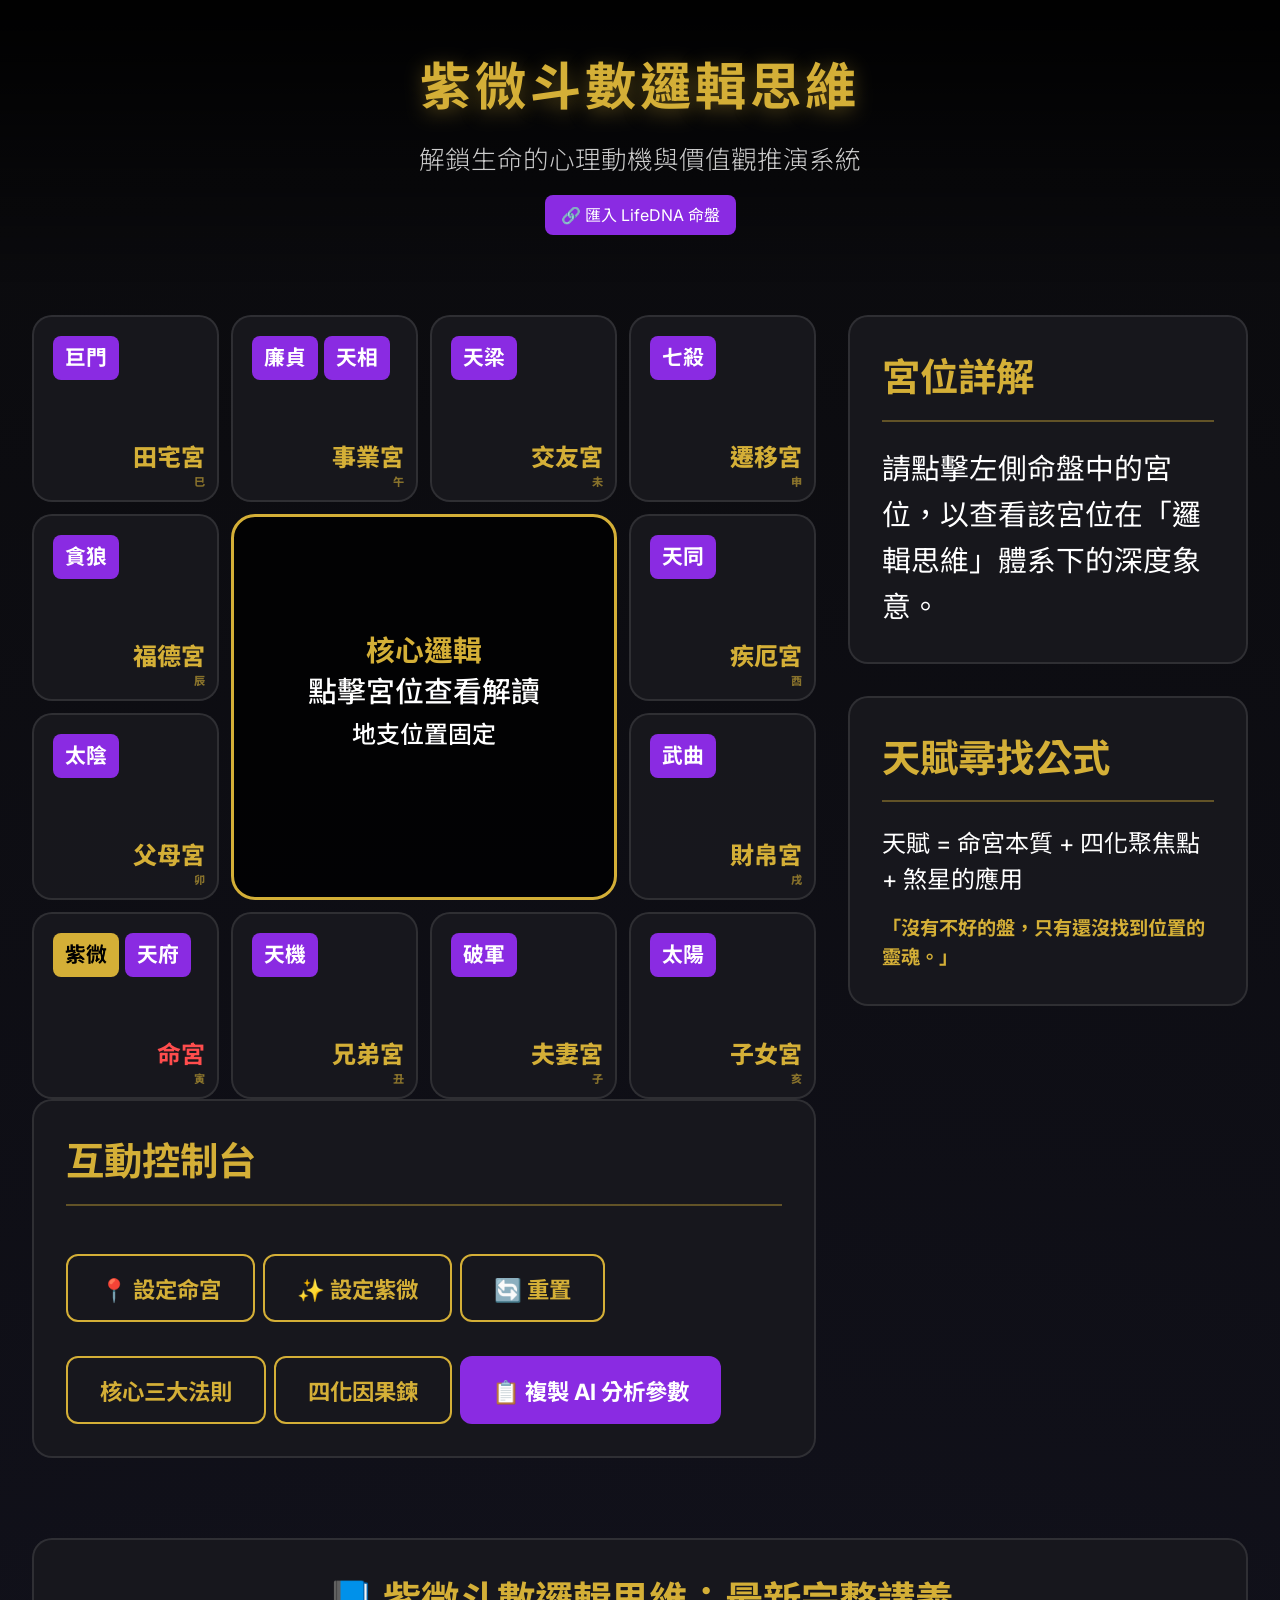
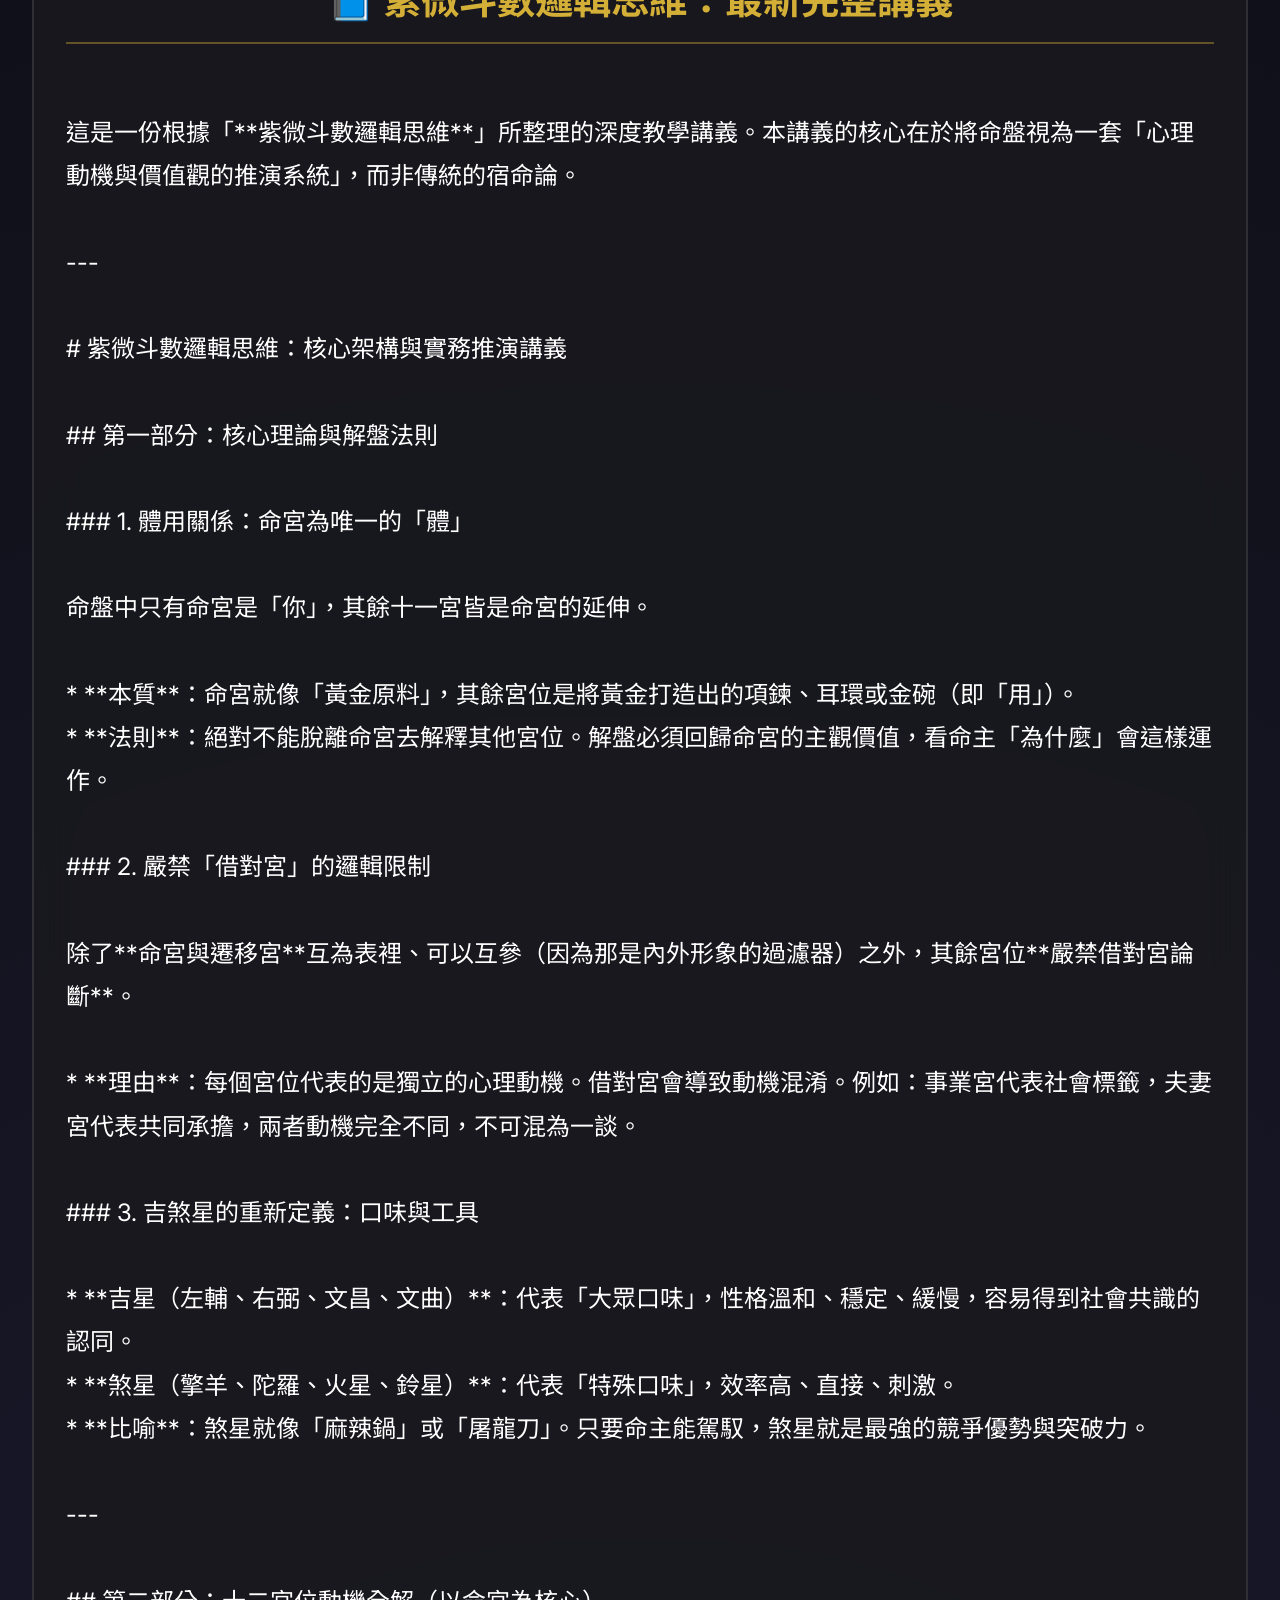
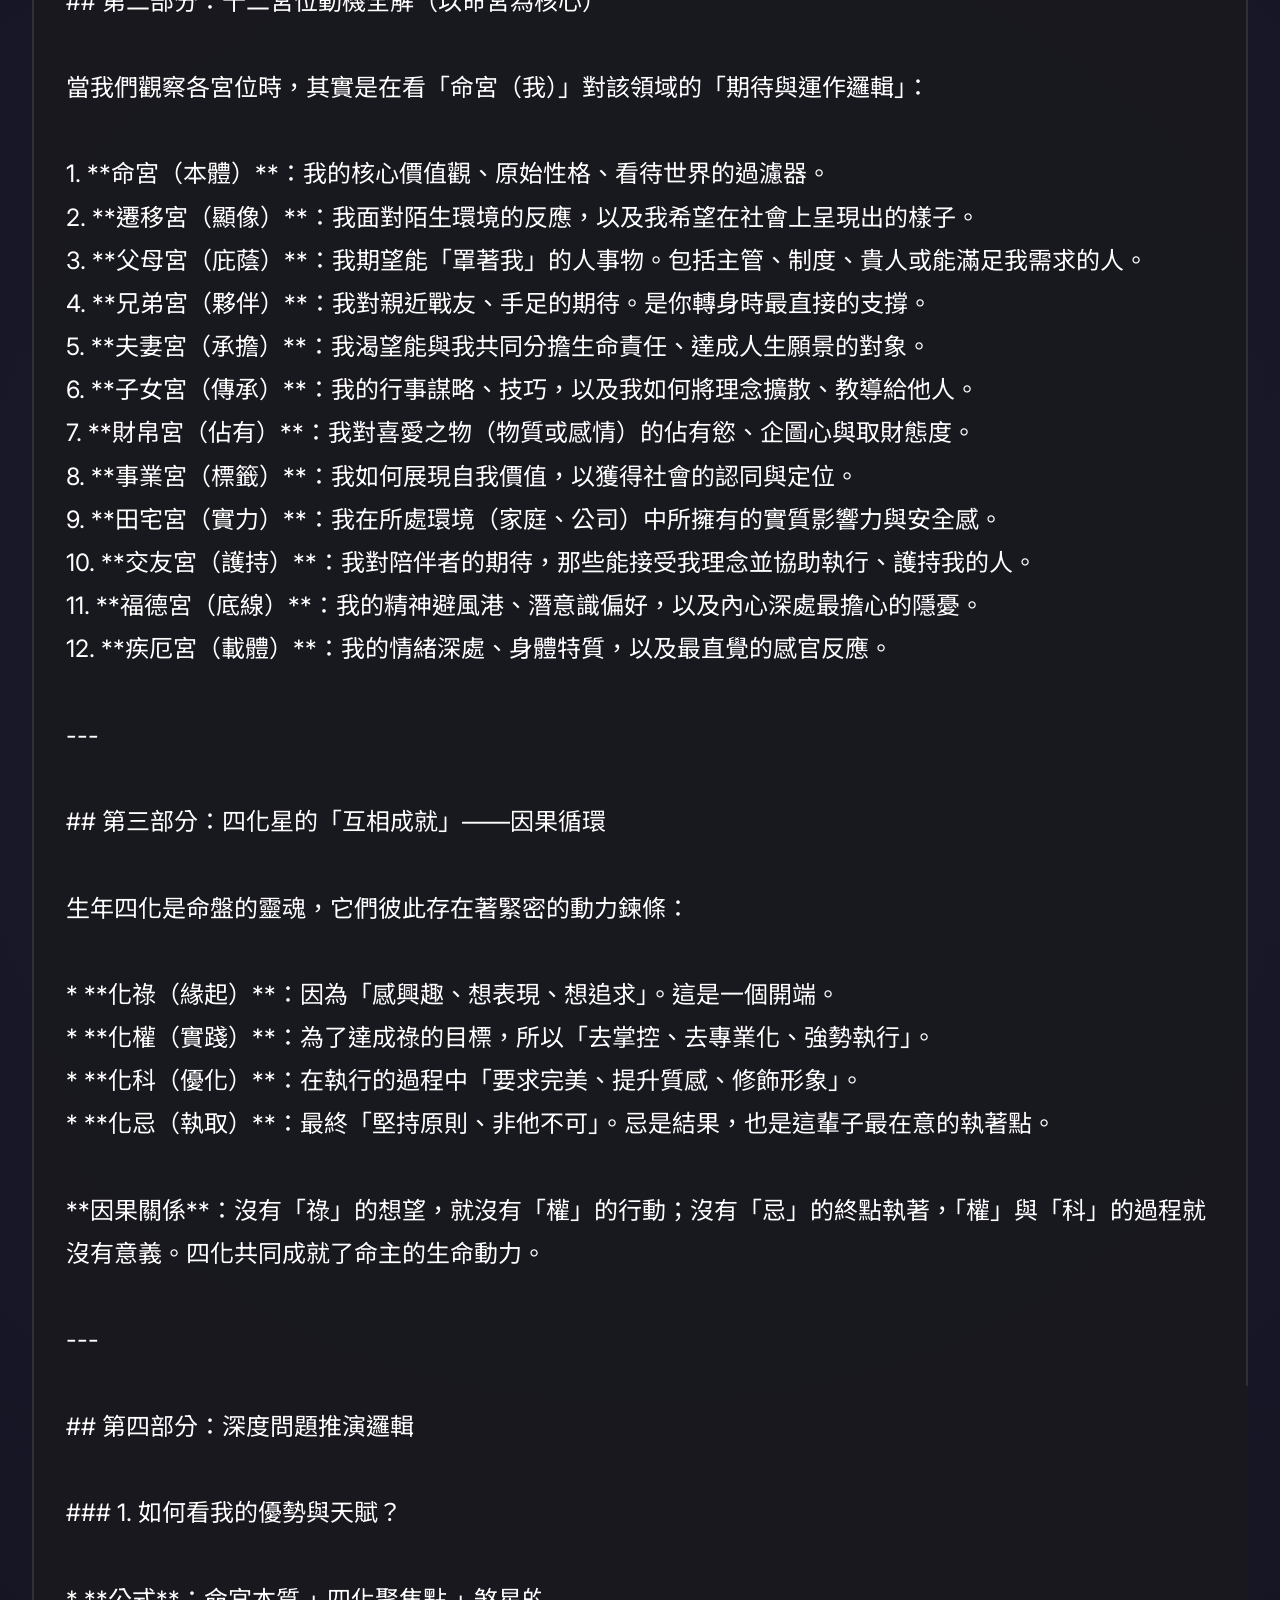
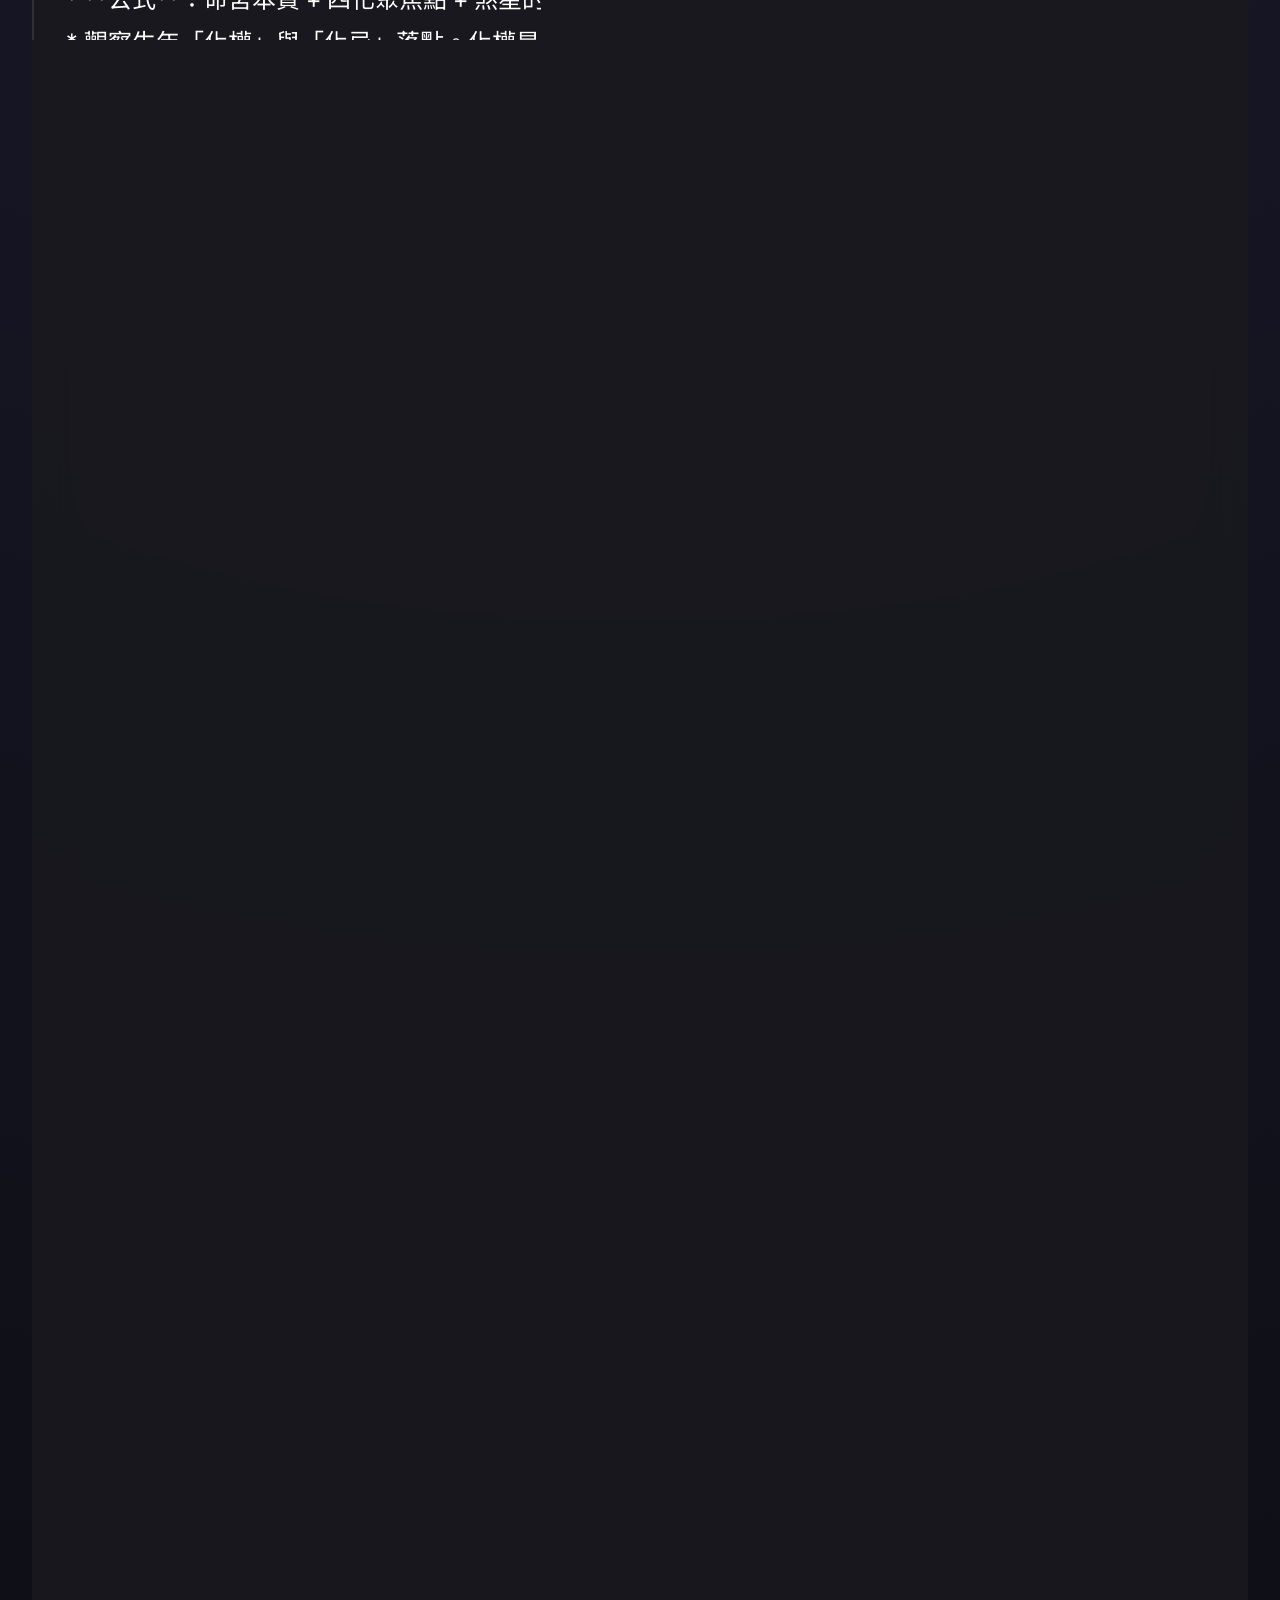
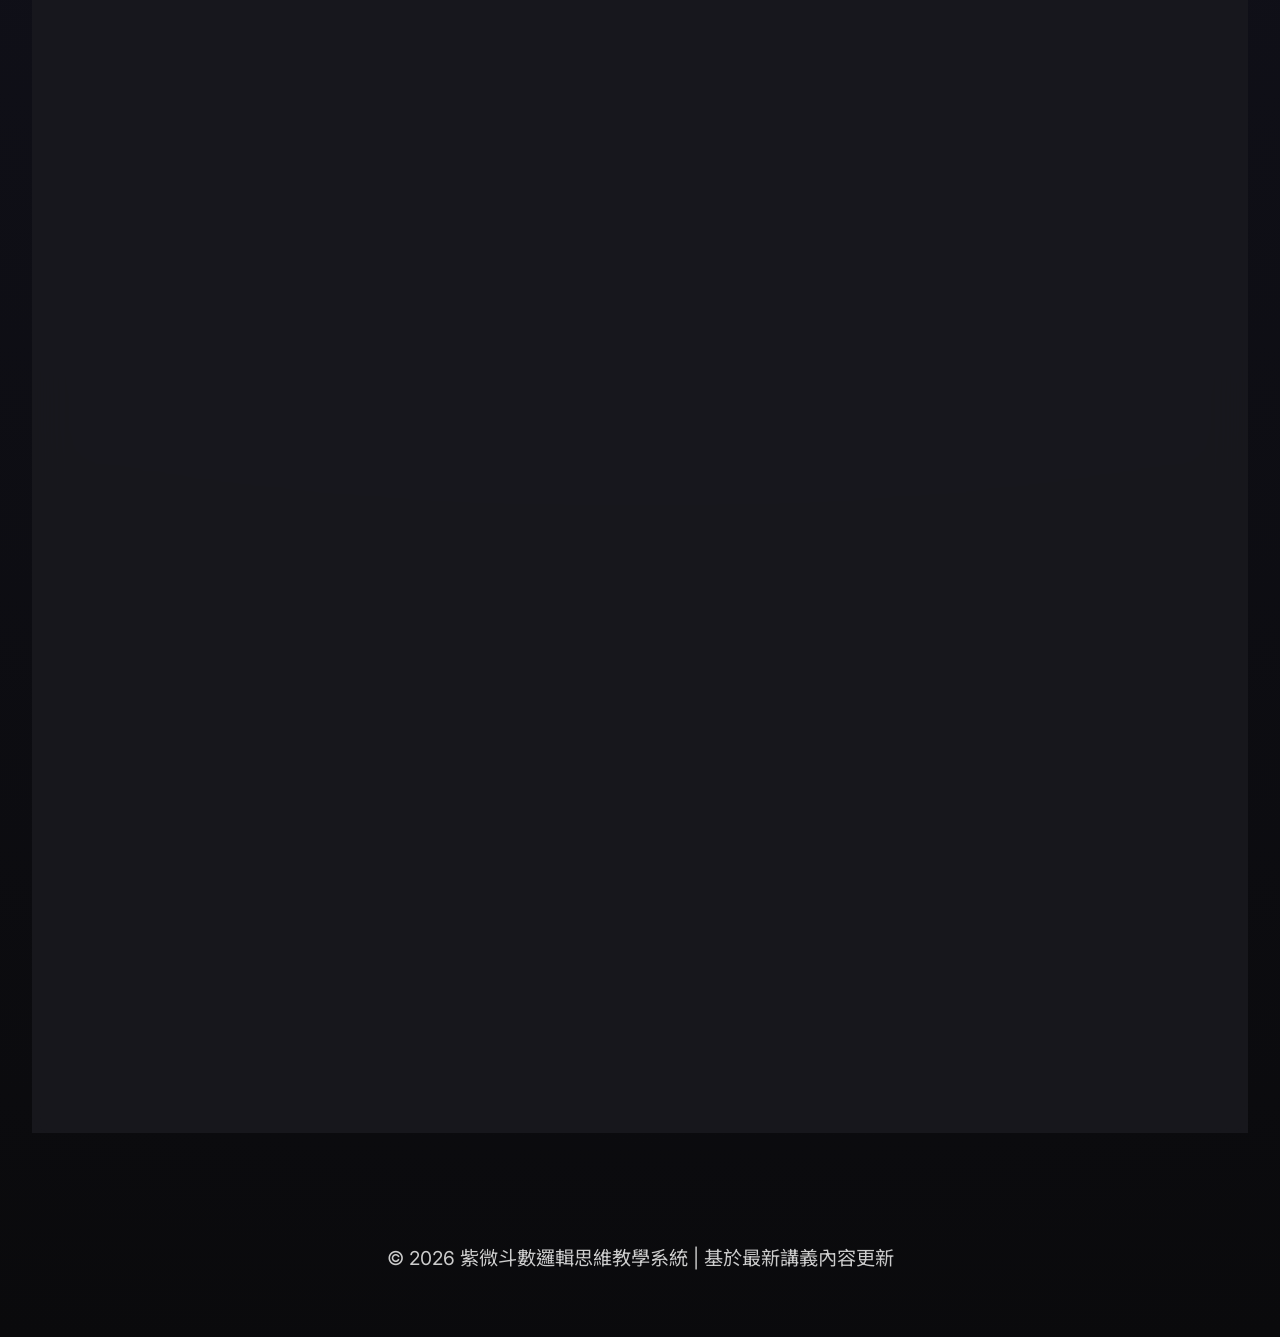
==== commit cc83c1bf: "feat: Add LifeDNA import tool with flexible date and encoding fallback" ====
--- a/index.html
+++ b/index.html
@@ -13,6 +13,9 @@
     <header class="animate-fade">
         <h1>紫微斗數邏輯思維</h1>
         <p class="subtitle">解鎖生命的心理動機與價值觀推演系統</p>
+        <div style="margin-top: 1rem;">
+            <a href="lifedna_import.html" class="btn-large" style="padding: 0.5rem 1rem; font-size: 1rem; text-decoration: none; display: inline-block; background: var(--secondary-color); color: white; border-radius: 8px;">🔗 匯入 LifeDNA 命盤</a>
+        </div>
     </header>
 
     <main>
--- a/style.css
+++ b/style.css
@@ -325,48 +325,61 @@
     }
 
     main {
+        padding: 0.5rem; /* Reduced from 1rem to give more space */
+        gap: 1rem;
+    }
+
+    .chart-container {
+        gap: 4px; /* Even smaller gap */
+        aspect-ratio: auto;
+    }
+
+    .palace {
+        padding: 4px; /* Very minimal padding */
+        min-height: 90px;
+    }
+
+    .palace-name {
+        font-size: 1rem;
+        bottom: 4px;
+        right: 4px;
+        letter-spacing: 0;
+    }
+
+    .star-tag {
+        font-size: 0.85rem;
+        padding: 1px 4px;
+        margin-bottom: 2px;
+        border-radius: 4px;
+    }
+
+    .center-area {
+        padding: 0.4rem;
+        border-width: 1.5px;
+    }
+
+    .center-area h2 {
+        font-size: 1rem;
+        margin-bottom: 0.2rem;
+    }
+
+    #centerText {
+        font-size: 0.9rem;
+        line-height: 1.2;
+    }
+
+    .card {
         padding: 1rem;
-        gap: 1.5rem;
-    }
-
-    .chart-container {
-        gap: 6px;
-        aspect-ratio: auto; /* Allow height to adjust */
-    }
-
-    .palace {
-        padding: 0.5rem;
-        min-height: 100px;
-    }
-
-    .palace-name {
-        font-size: 1.1rem;
-        bottom: 5px;
-        right: 5px;
-    }
-
-    .star-tag {
-        font-size: 0.9rem;
-        padding: 2px 6px;
-        margin-bottom: 2px;
-    }
-
-    .center-area {
-        padding: 0.8rem;
-        border-width: 2px;
-    }
-
-    .center-area h2 {
-        font-size: 1.2rem;
-        margin-bottom: 0.5rem;
-    }
-
-    #centerText {
-        font-size: 1rem;
-    }
-
-    .card {
-        padding: 1.2rem;
+    }
+
+    .palace-stars {
+        gap: 3px;
+    }
+
+    .palace-name span {
+        display: inline !important; /* Make branch name inline with palace name on mobile */
+        margin-left: 4px;
+        font-size: 0.8rem !important;
     }
 
     .card h2 {
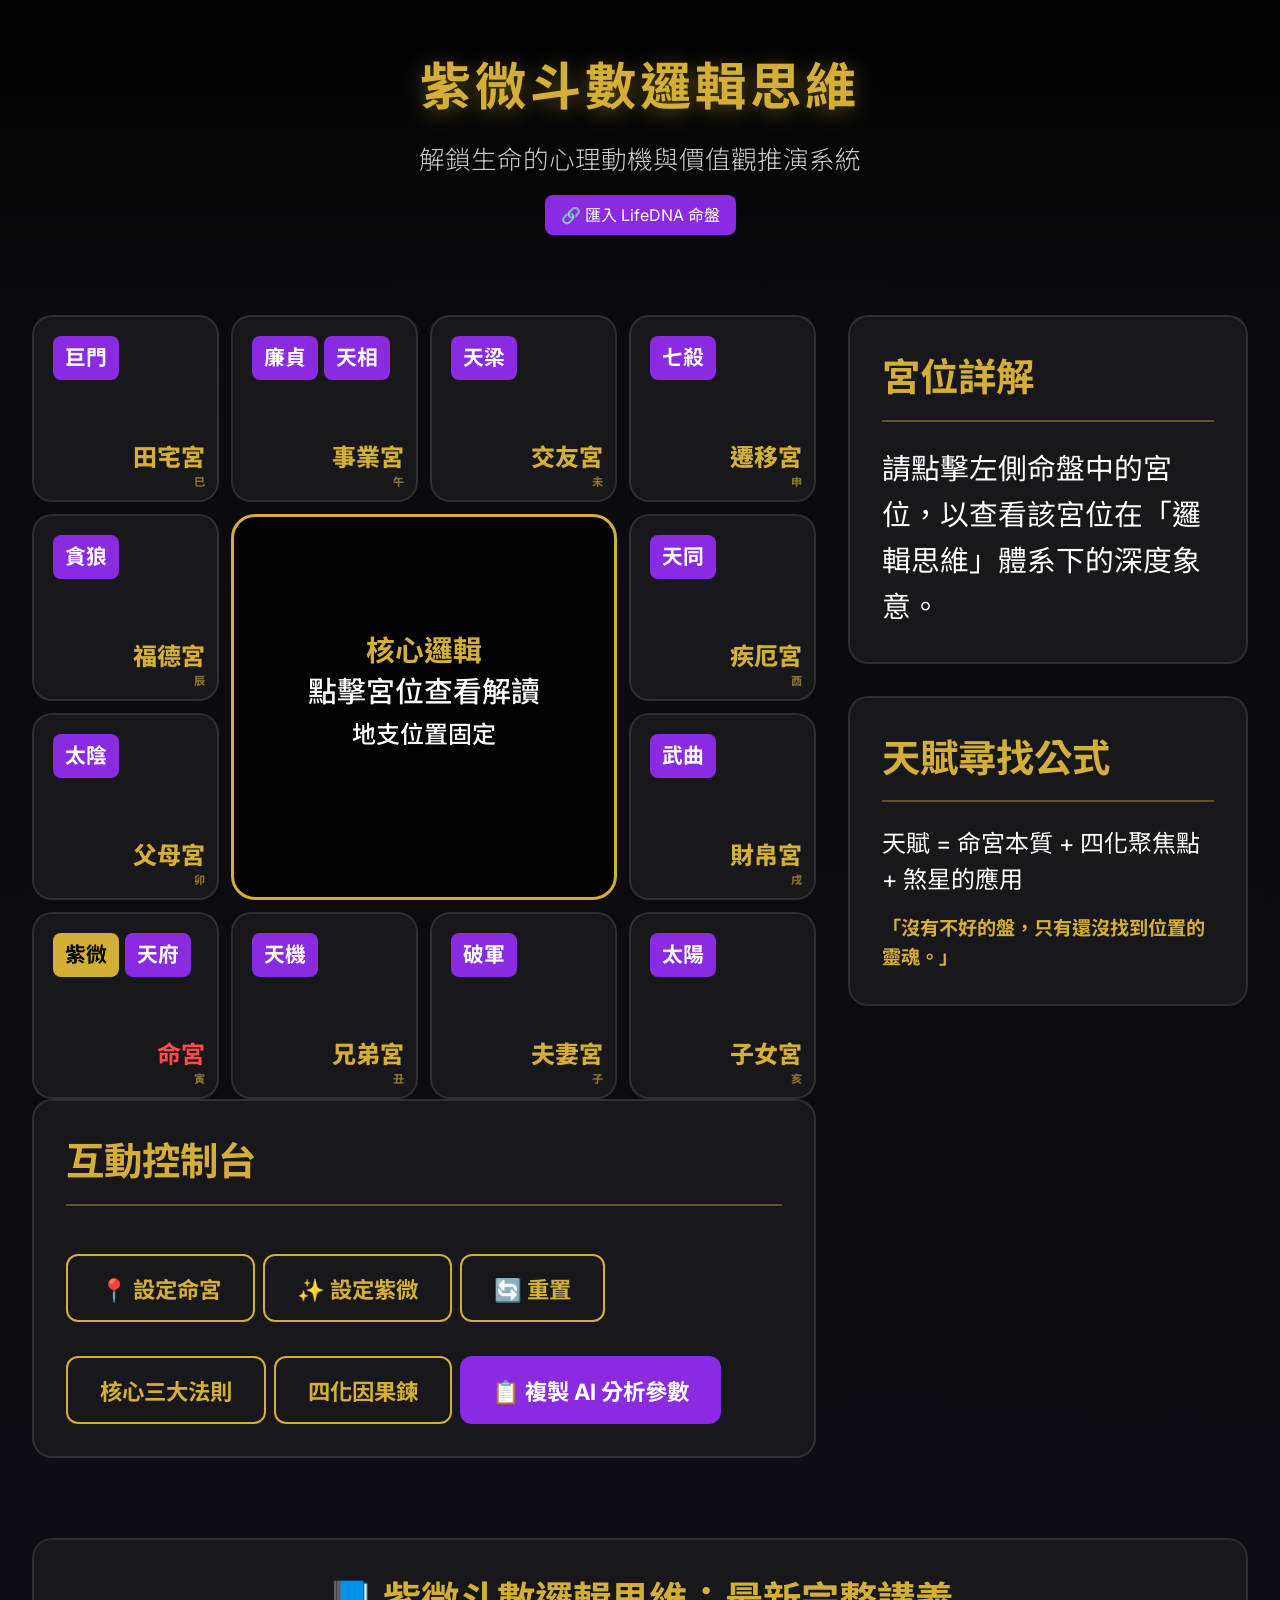
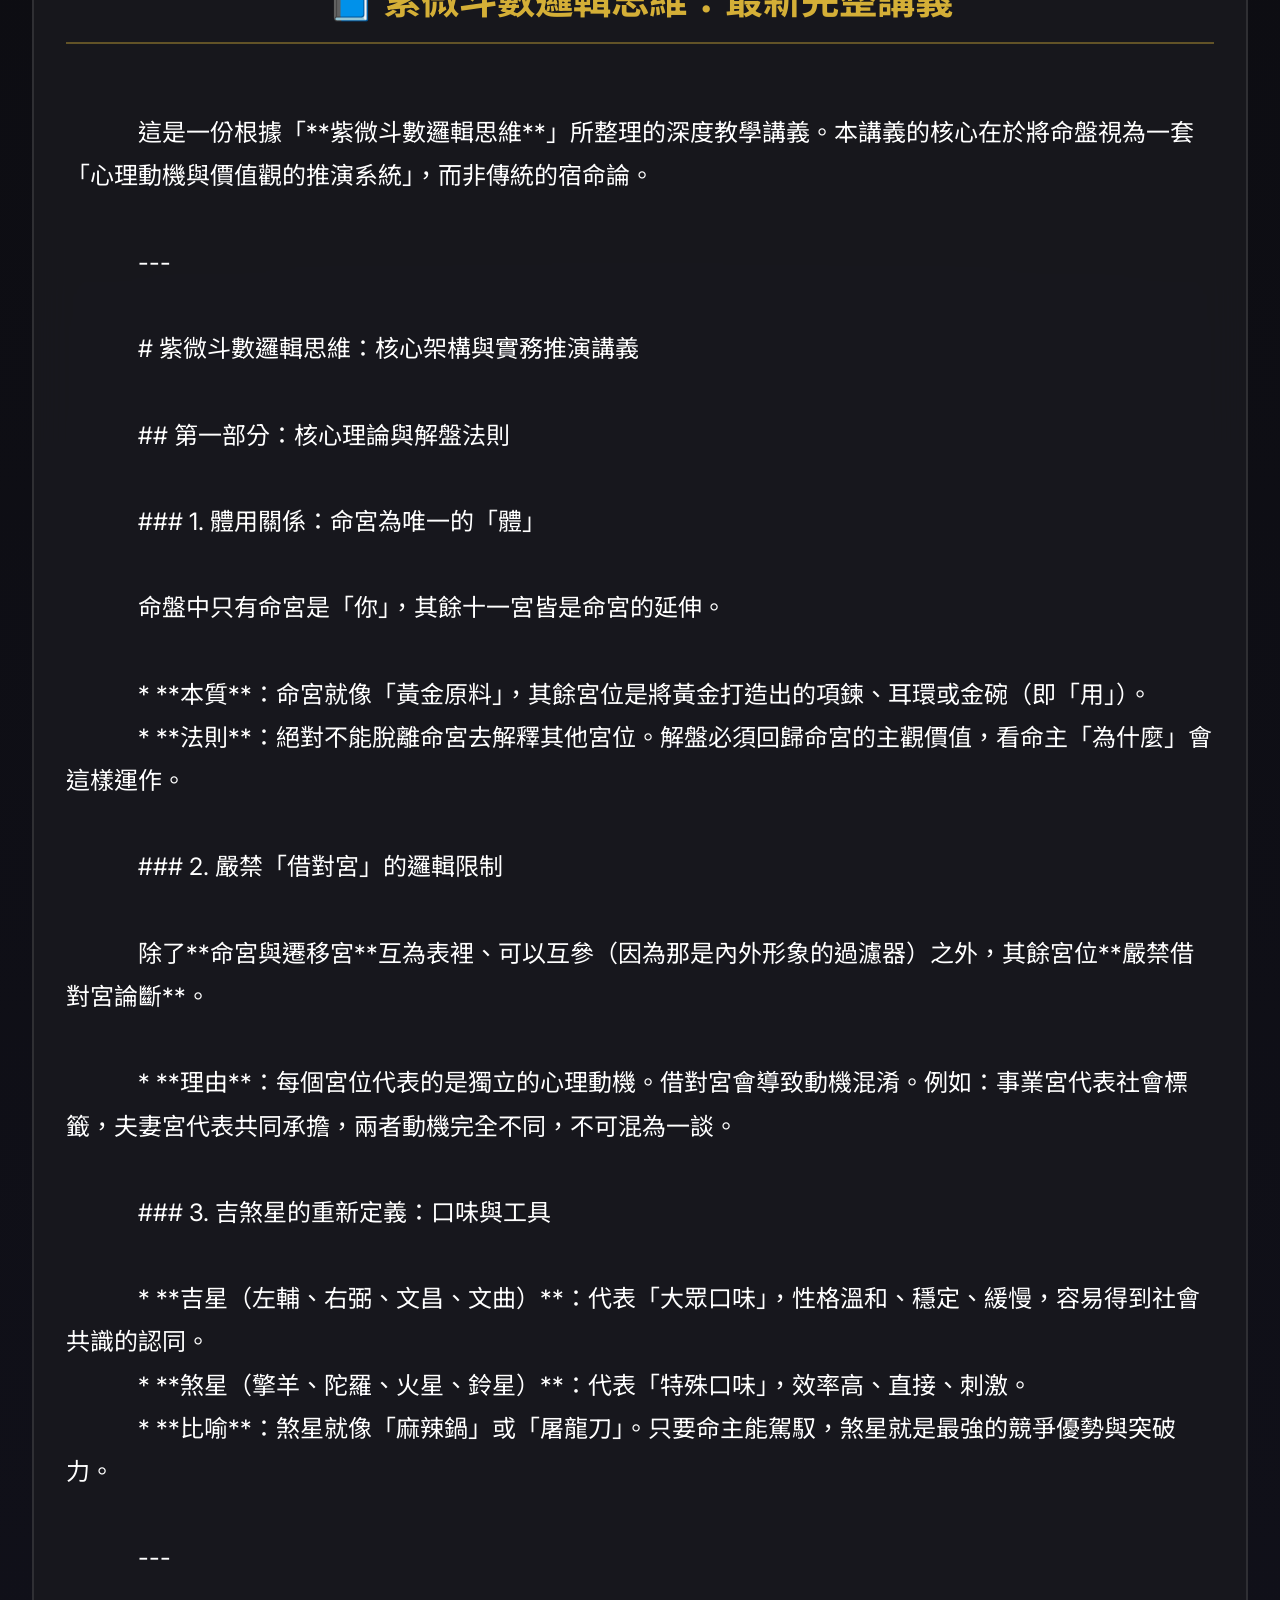
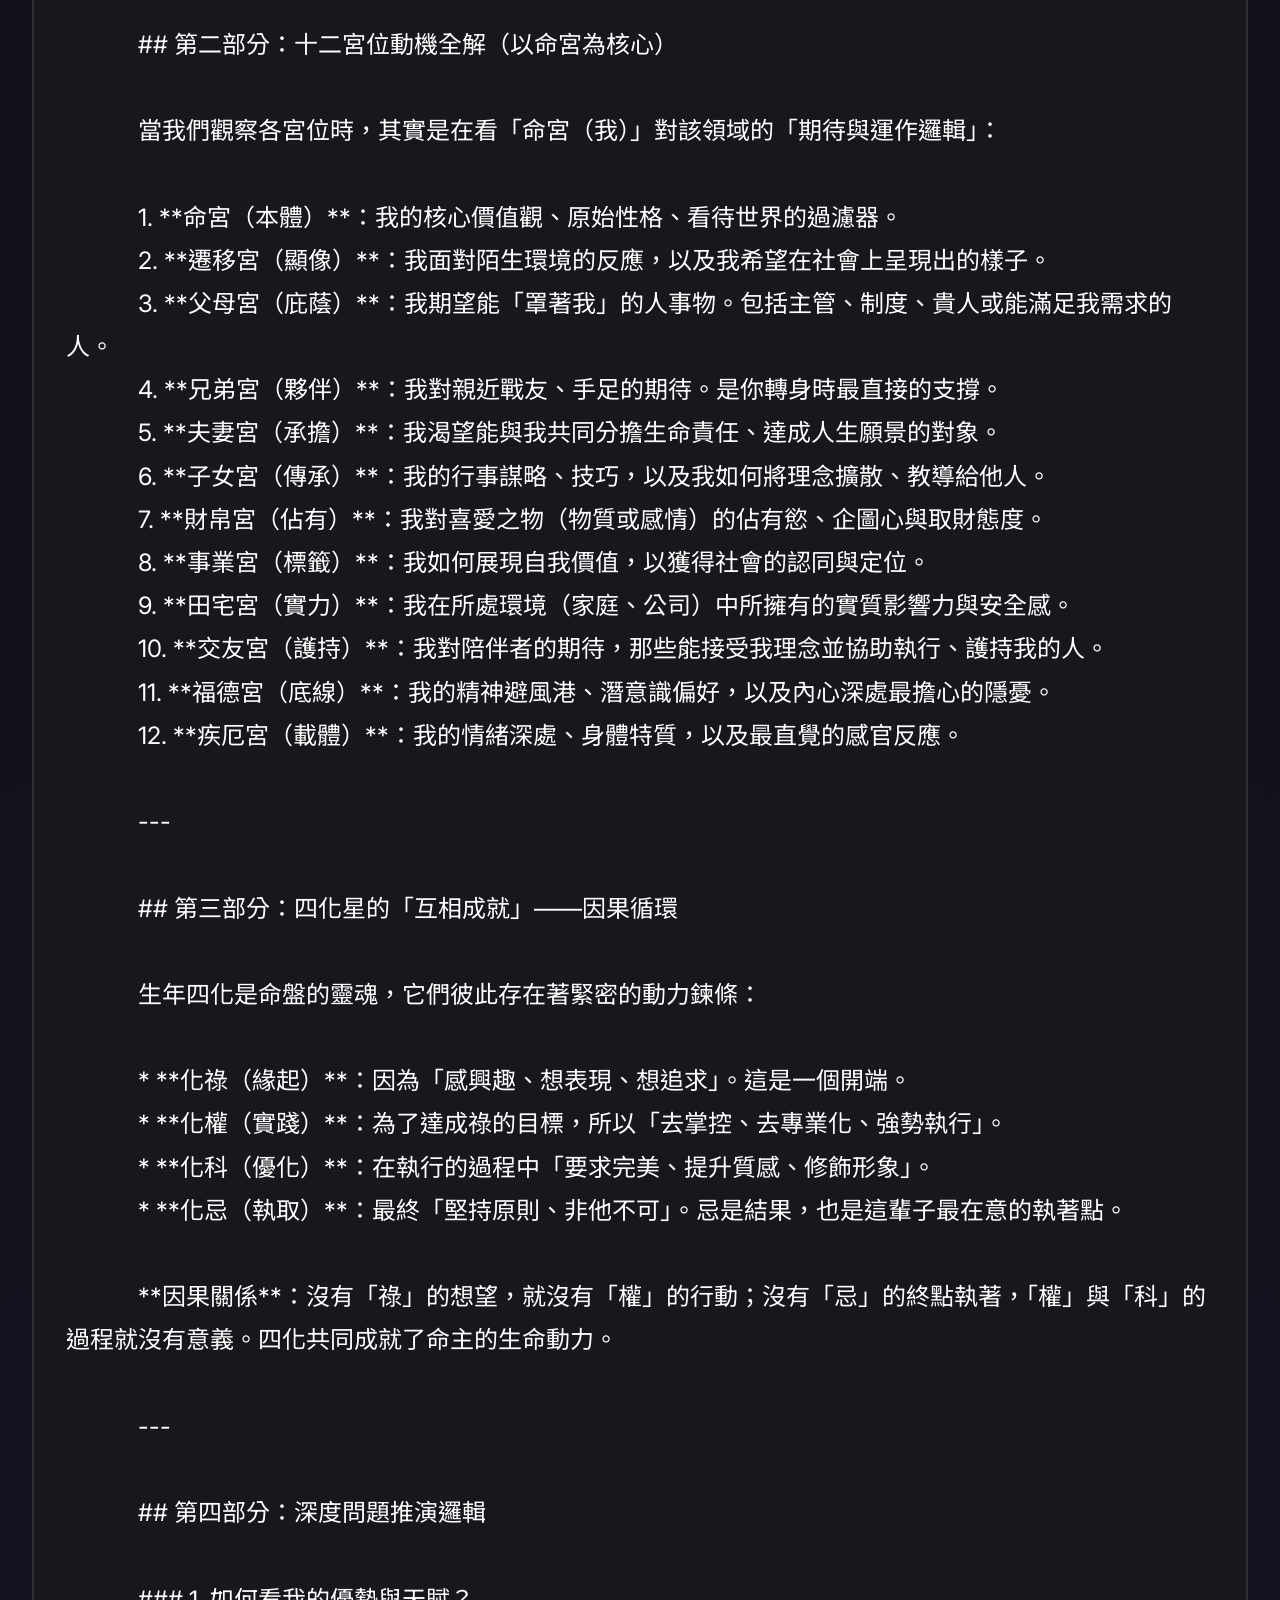
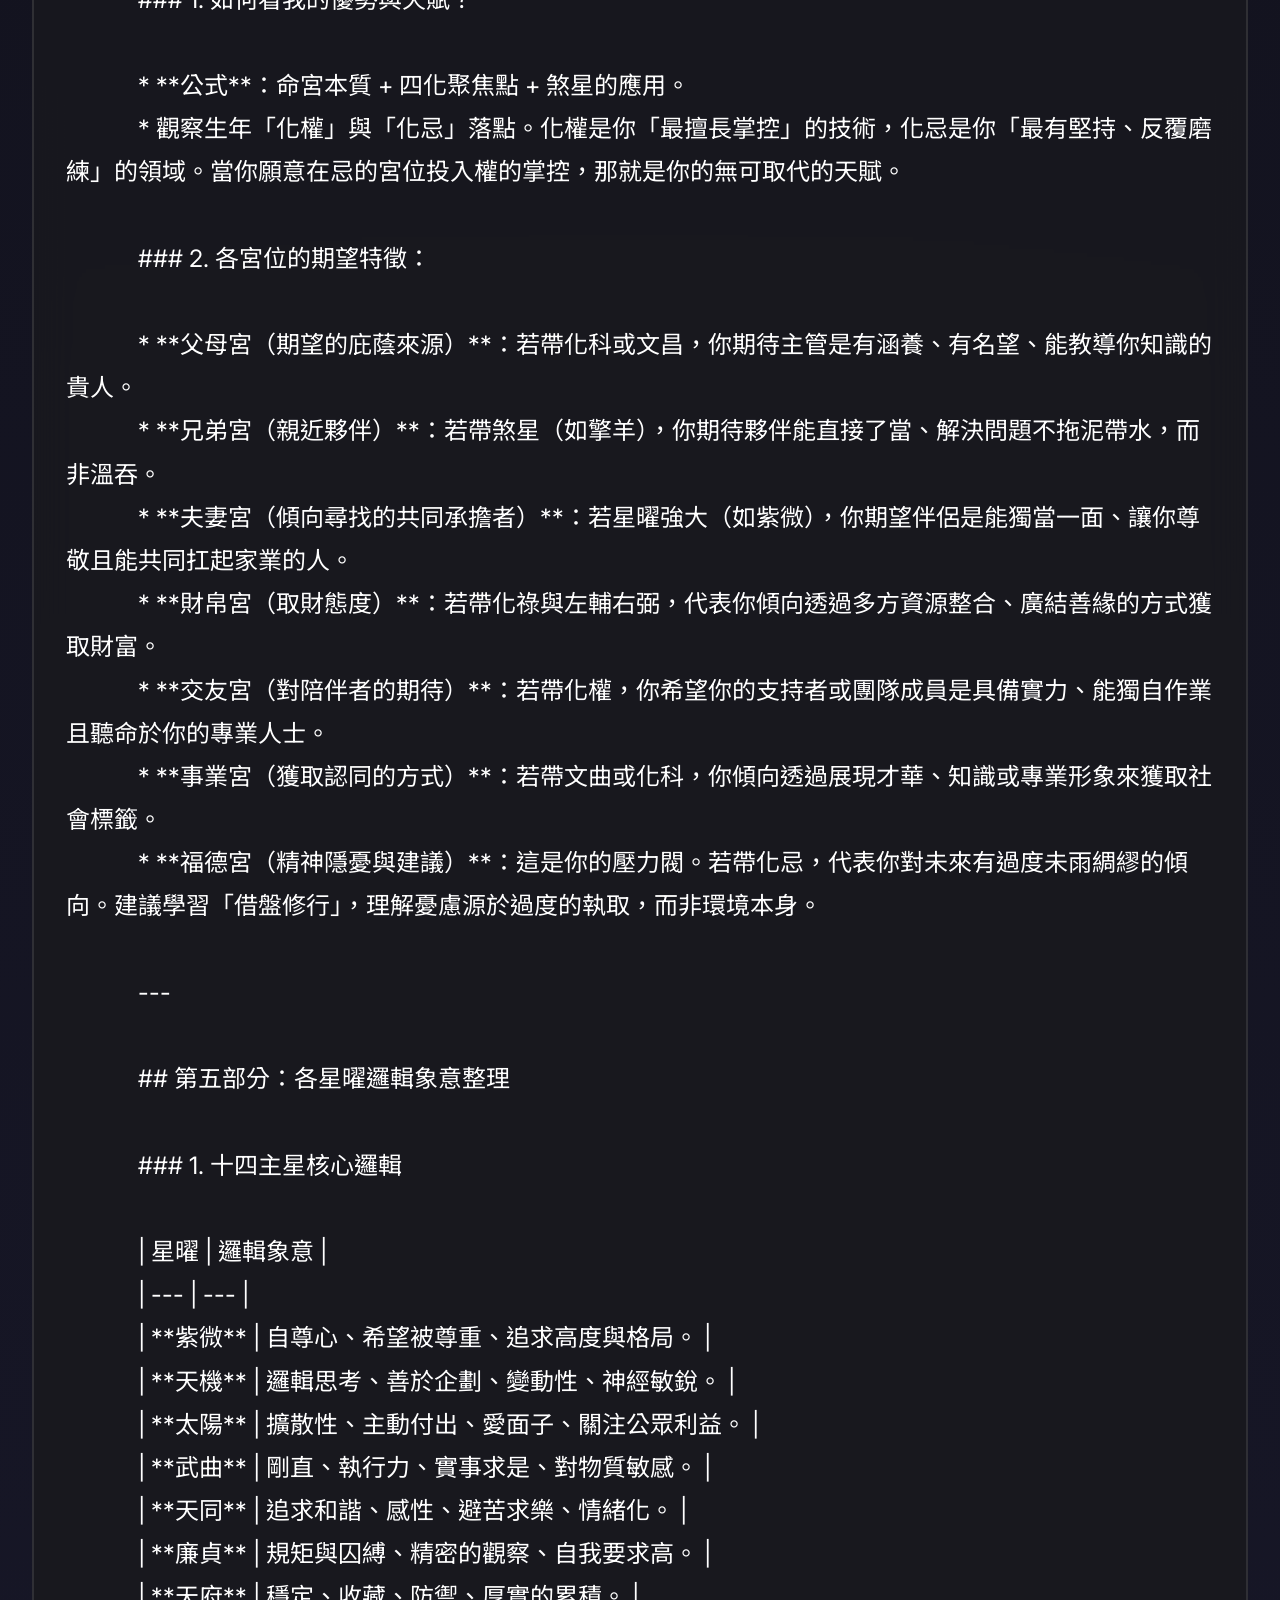
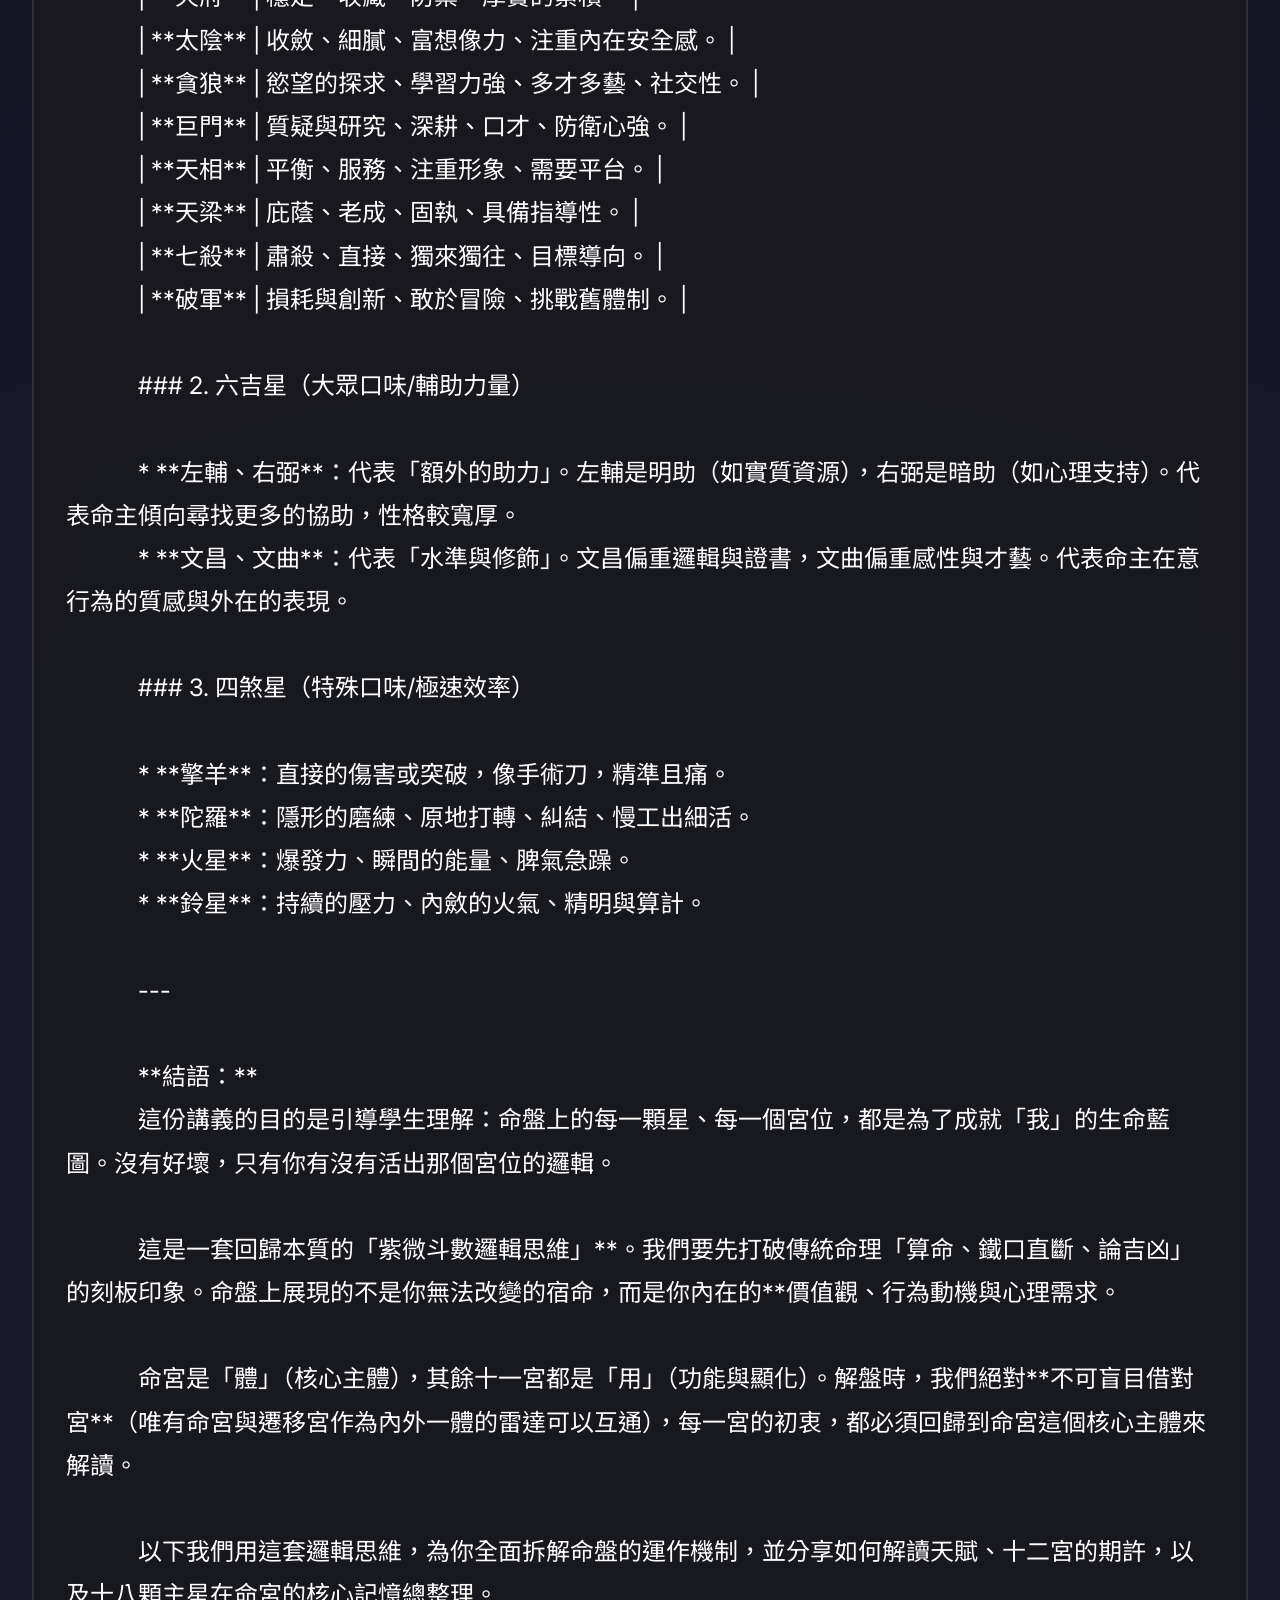
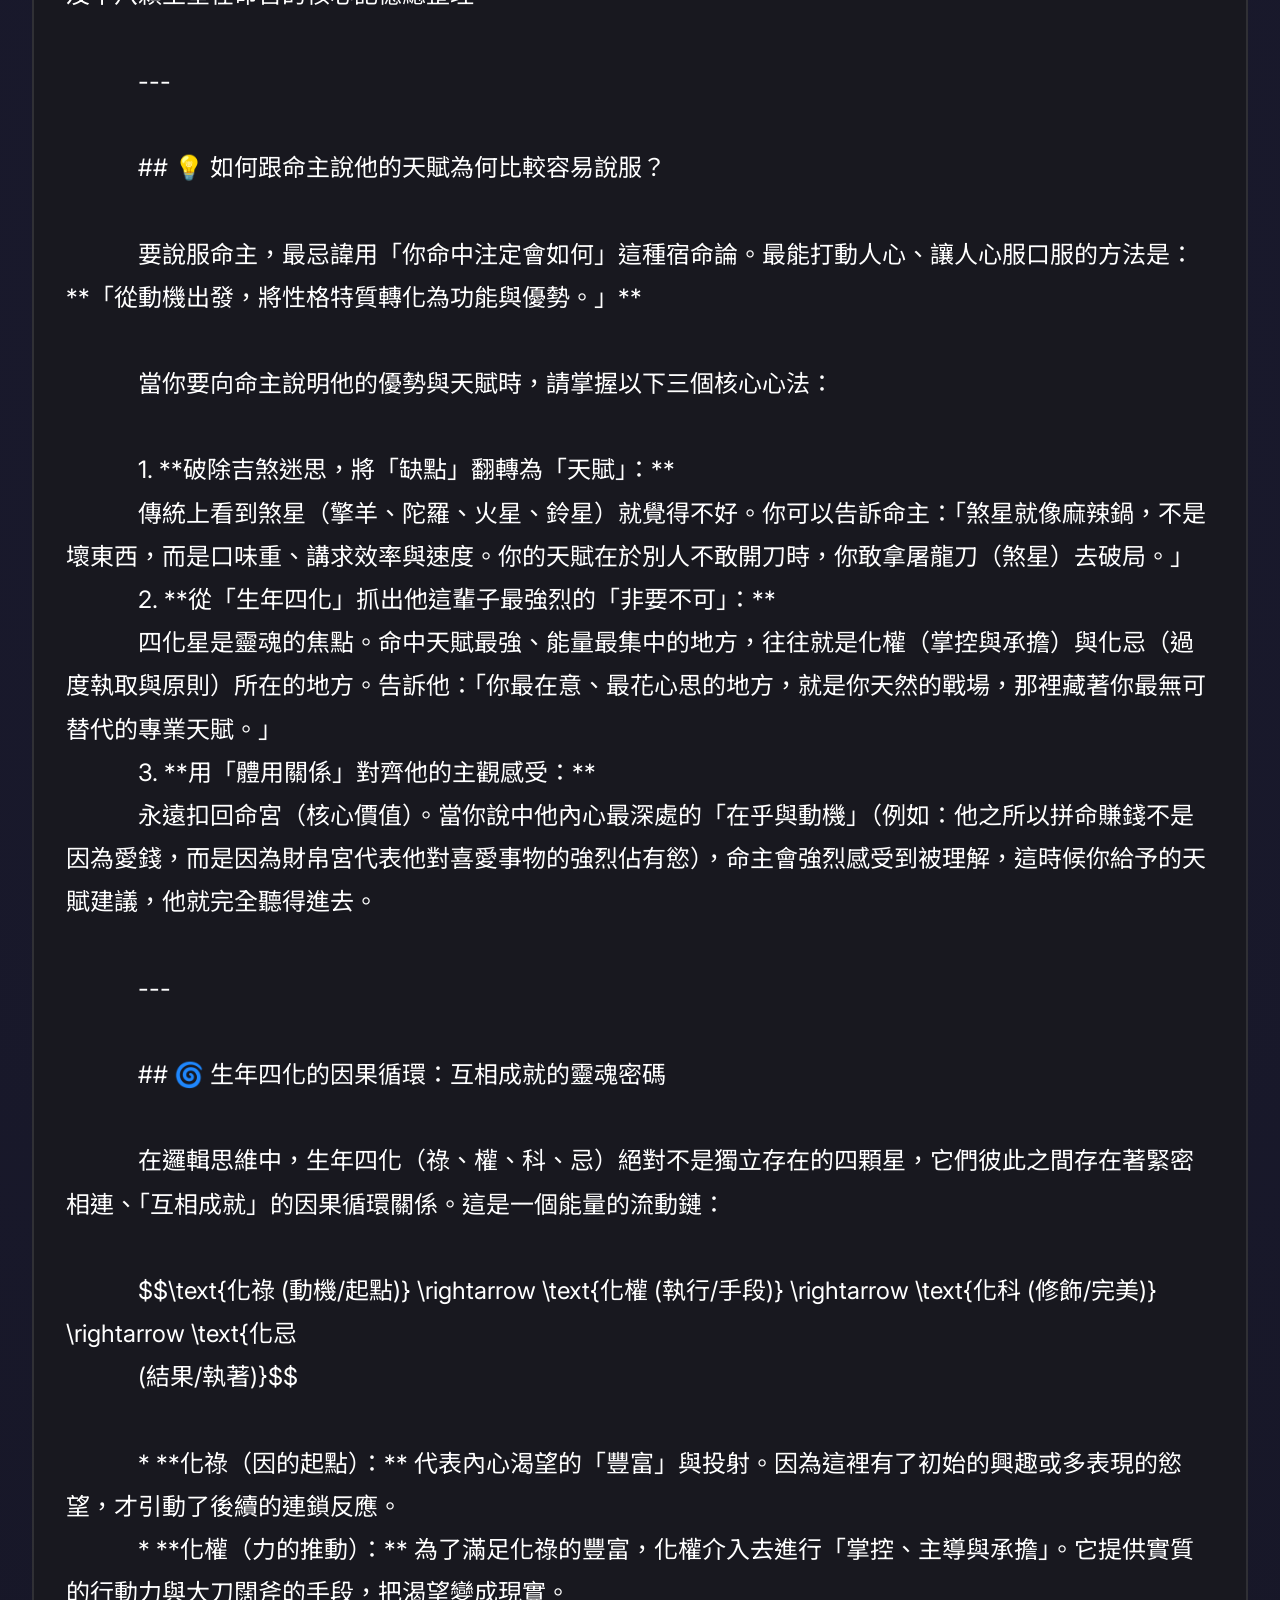
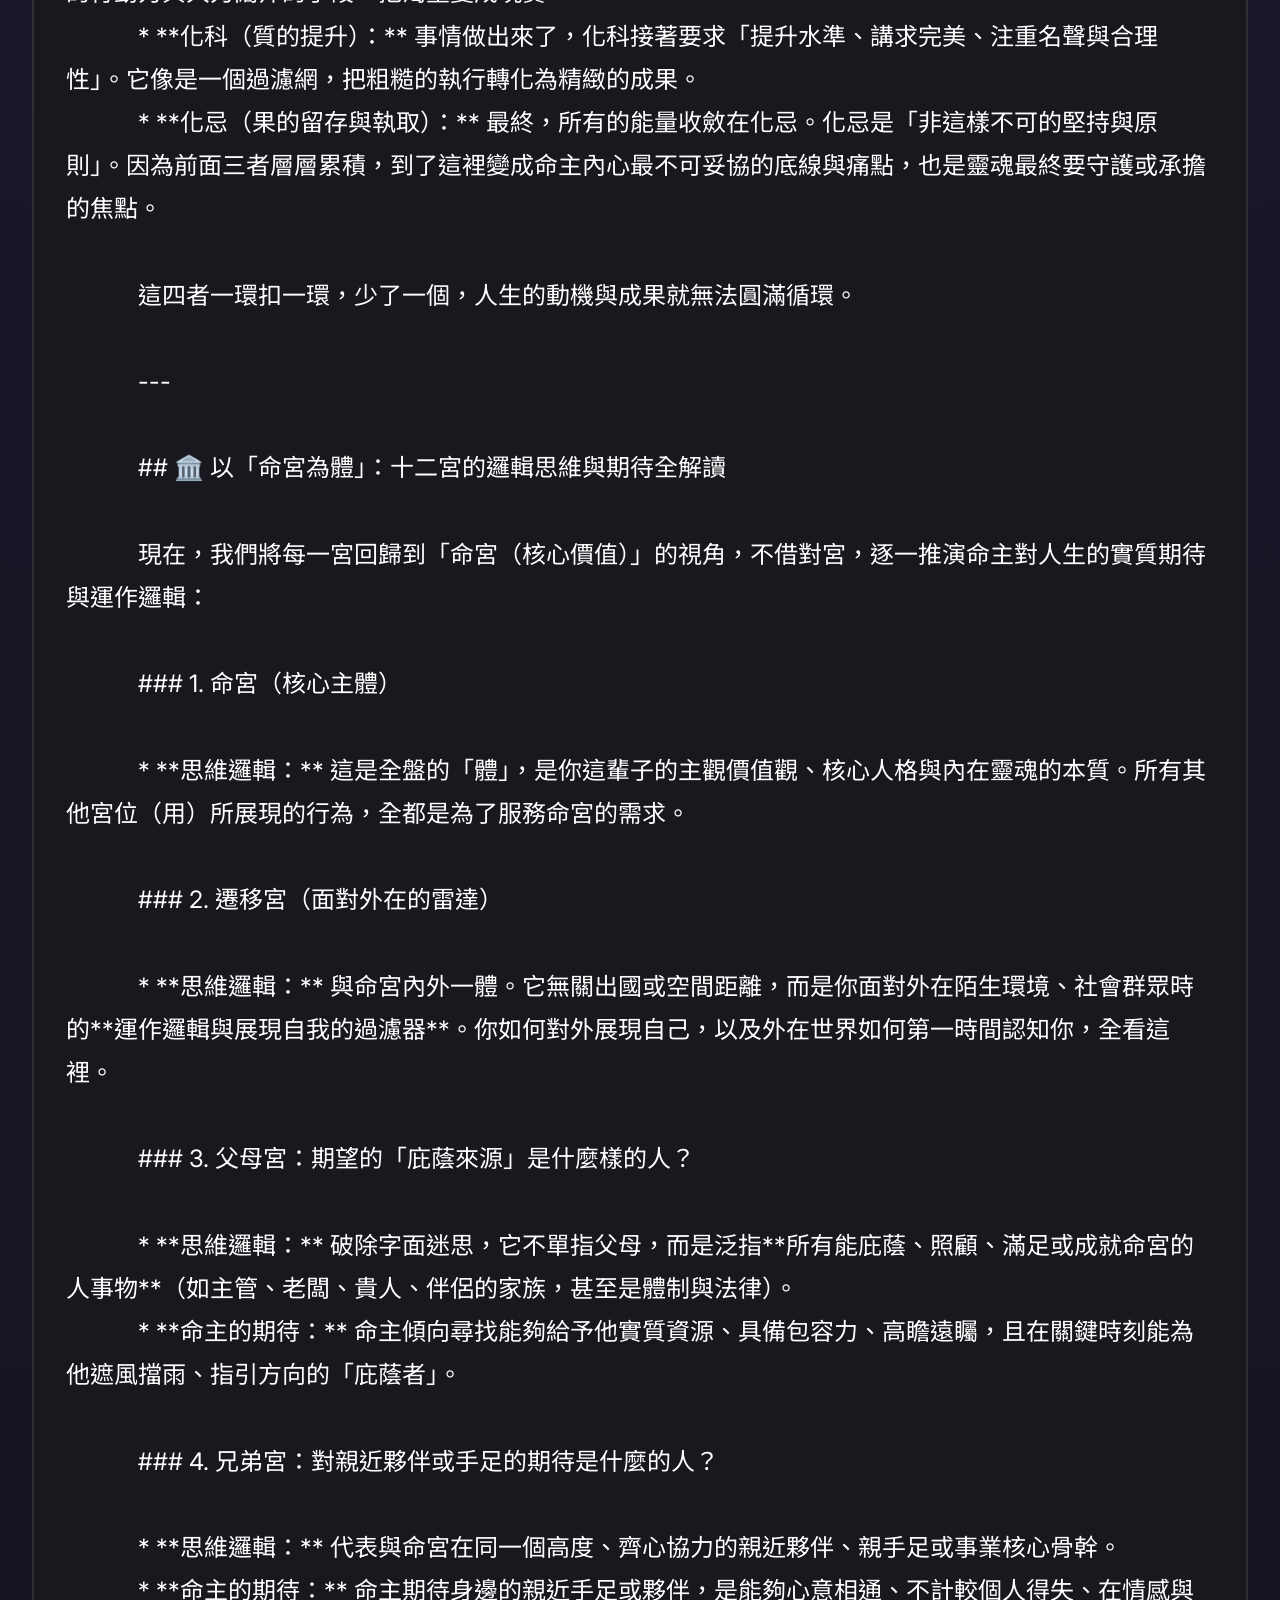
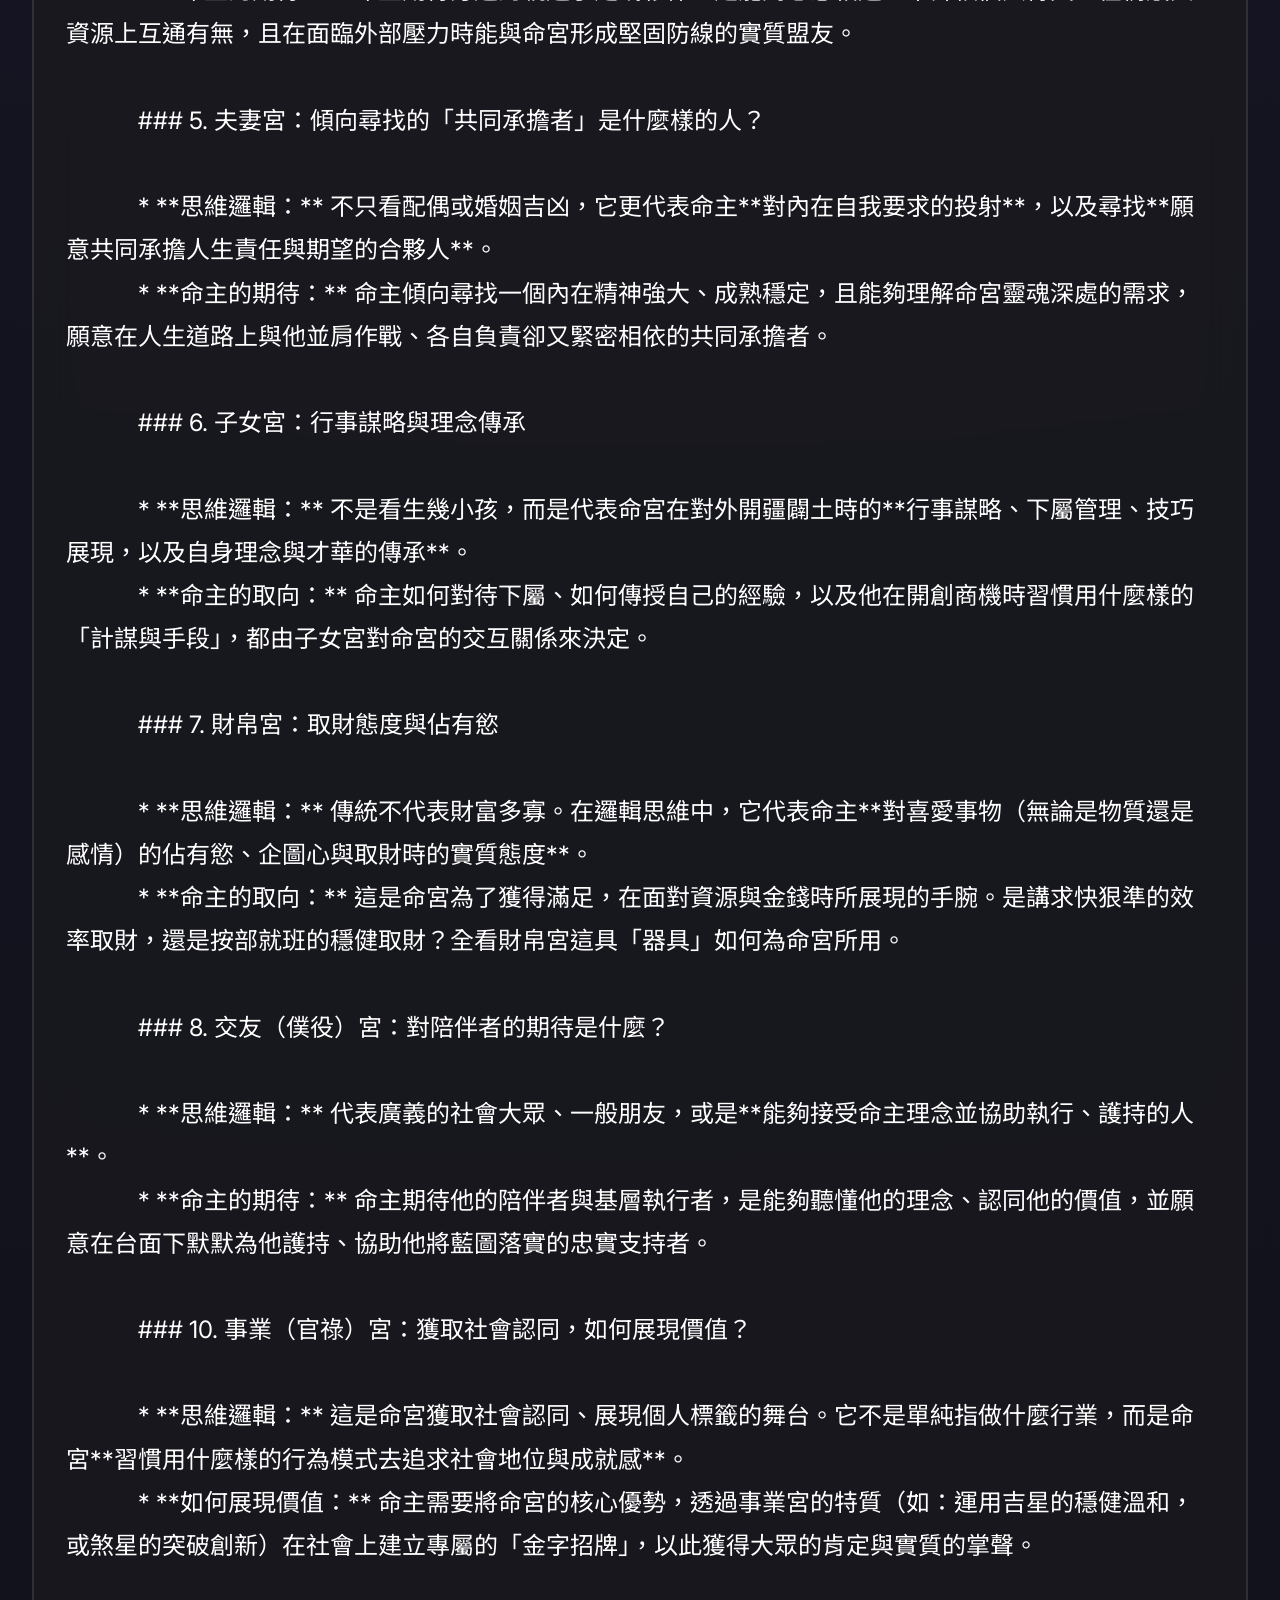
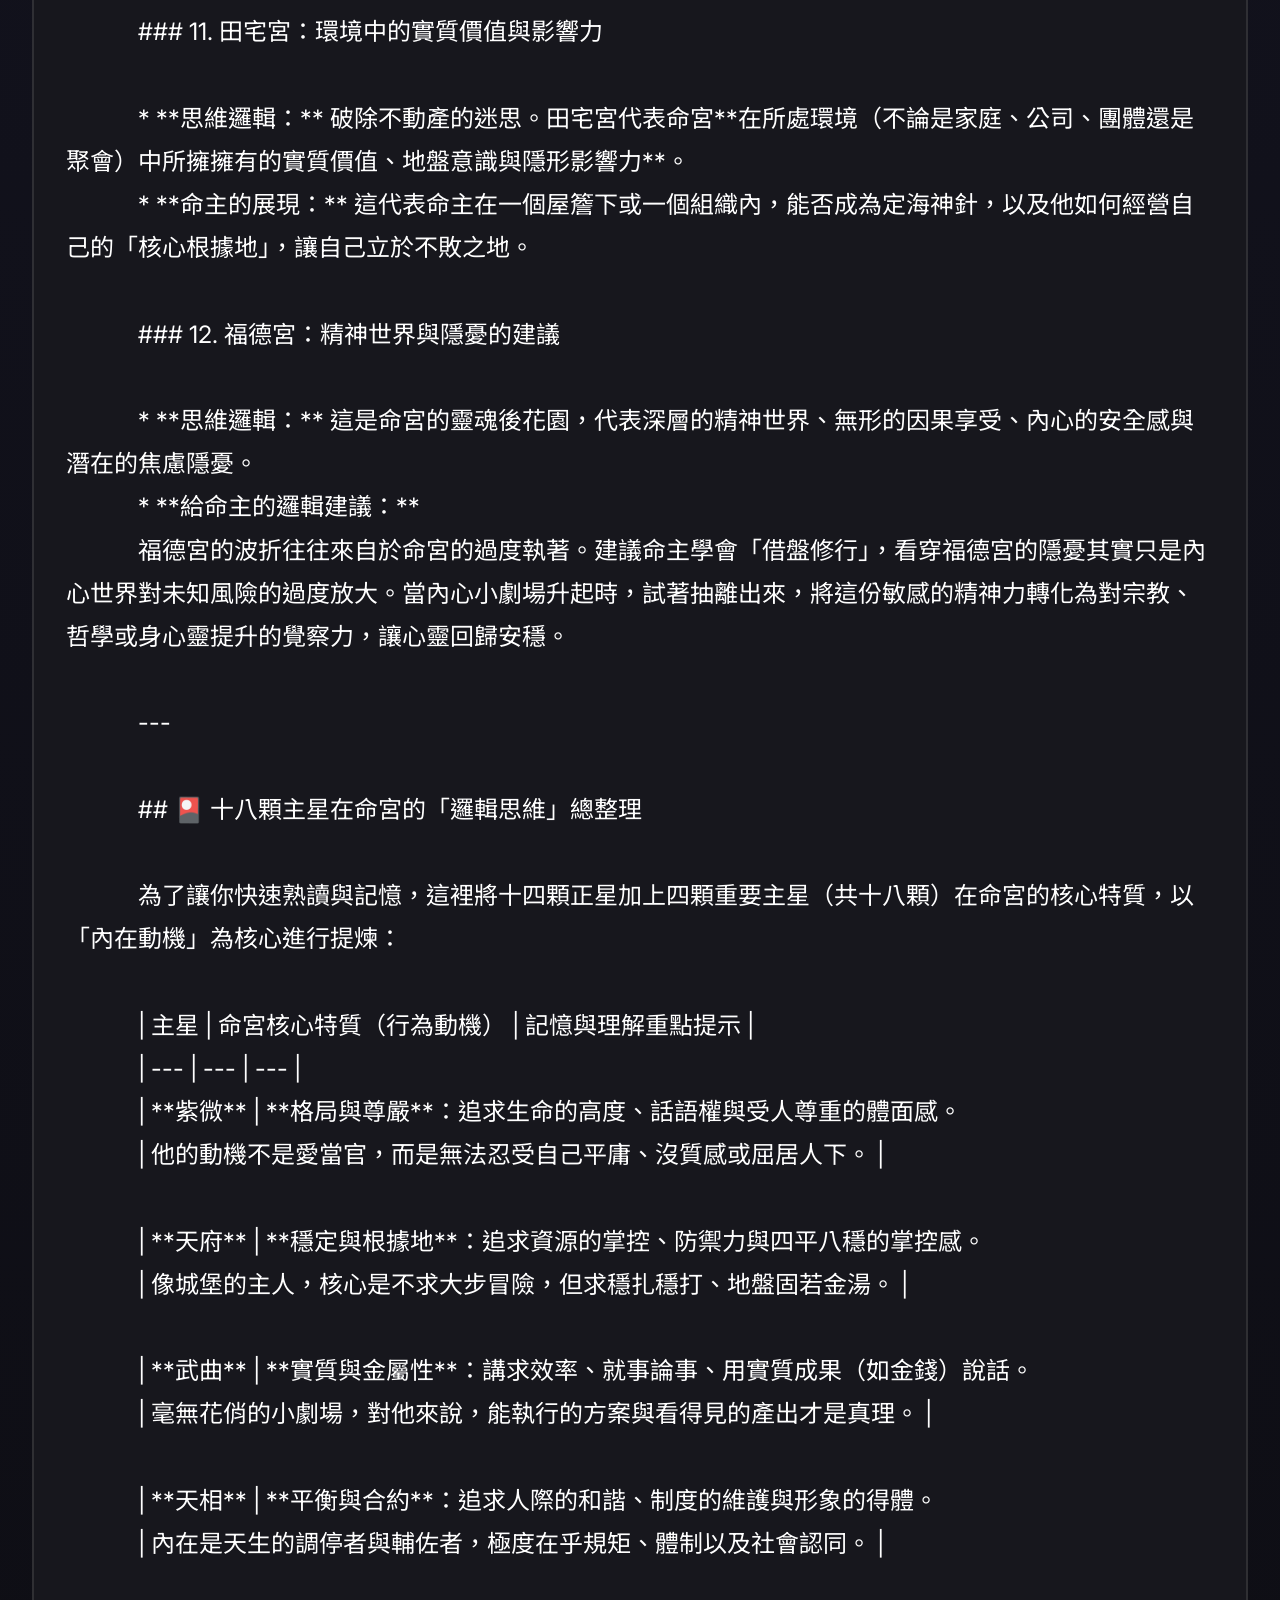
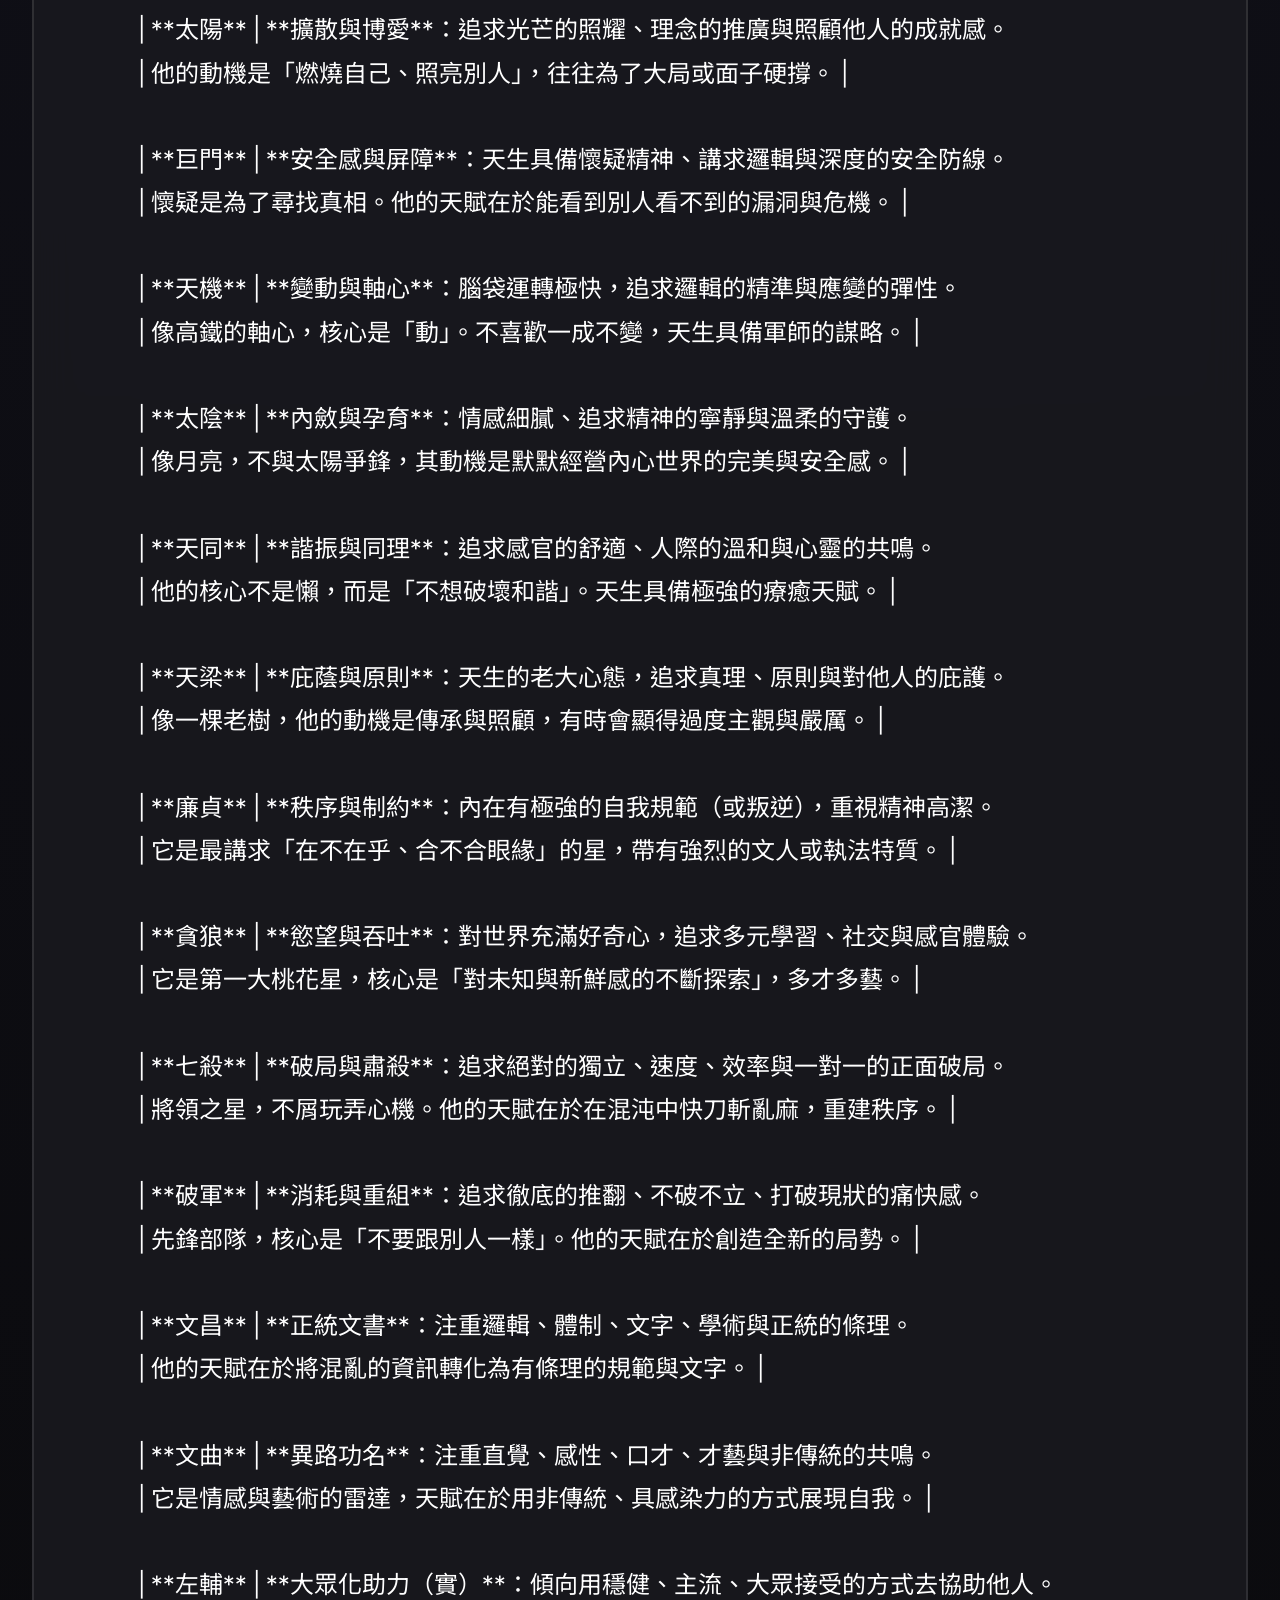
==== commit 302a3368: "更新：新增十八顆主星在命宮的邏輯思維總整理與十二宮位動機詳解" ====
--- a/index.html
+++ b/index.html
@@ -1,5 +1,6 @@
 <!DOCTYPE html>
 <html lang="zh-TW">
+
 <head>
     <meta charset="UTF-8">
     <meta name="viewport" content="width=device-width, initial-scale=1.0">
@@ -7,14 +8,19 @@
     <link rel="stylesheet" href="style.css">
     <link rel="preconnect" href="https://fonts.googleapis.com">
     <link rel="preconnect" href="https://fonts.gstatic.com" crossorigin>
-    <link href="https://fonts.googleapis.com/css2?family=Inter:wght@300;400;600&family=Noto+Sans+TC:wght@300;500;700&display=swap" rel="stylesheet">
+    <link
+        href="https://fonts.googleapis.com/css2?family=Inter:wght@300;400;600&family=Noto+Sans+TC:wght@300;500;700&display=swap"
+        rel="stylesheet">
 </head>
+
 <body>
     <header class="animate-fade">
         <h1>紫微斗數邏輯思維</h1>
         <p class="subtitle">解鎖生命的心理動機與價值觀推演系統</p>
         <div style="margin-top: 1rem;">
-            <a href="lifedna_import.html" class="btn-large" style="padding: 0.5rem 1rem; font-size: 1rem; text-decoration: none; display: inline-block; background: var(--secondary-color); color: white; border-radius: 8px;">🔗 匯入 LifeDNA 命盤</a>
+            <a href="lifedna_import.html" class="btn-large"
+                style="padding: 0.5rem 1rem; font-size: 1rem; text-decoration: none; display: inline-block; background: var(--secondary-color); color: white; border-radius: 8px;">🔗
+                匯入 LifeDNA 命盤</a>
         </div>
     </header>
 
@@ -41,7 +47,9 @@
                 <div class="btn-group" style="display: flex; gap: 8px; flex-wrap: wrap; margin-top: 10px;">
                     <button onclick="app.showPrinciples()">核心三大法則</button>
                     <button onclick="app.showFourTrans()">四化因果鍊</button>
-                    <button onclick="app.copyAIParameters()" style="background: var(--secondary-color); color: white; border: none; font-weight: bold;">📋 複製 AI 分析參數</button>
+                    <button onclick="app.copyAIParameters()"
+                        style="background: var(--secondary-color); color: white; border: none; font-weight: bold;">📋 複製
+                        AI 分析參數</button>
                 </div>
             </div>
         </section>
@@ -52,7 +60,7 @@
                 <div id="palaceDescription" class="interpretation-content">
                     <p>請點擊左側命盤中的宮位，以查看該宮位在「邏輯思維」體系下的深度象意。</p>
                 </div>
-                
+
                 <div id="logicalBox" class="logical-meaning" style="display: none;">
                     <h3 style="color: var(--secondary-color); font-size: 1.1rem; margin-bottom: 0.5rem;">💡 邏輯思維：</h3>
                     <p id="logicalText"></p>
@@ -72,123 +80,287 @@
     <section id="lectureContent" class="lecture-section glass card animate-fade">
         <h2 class="lecture-title">📘 紫微斗數邏輯思維：最新完整講義</h2>
         <div class="lecture-body interpretation-content">
-這是一份根據「**紫微斗數邏輯思維**」所整理的深度教學講義。本講義的核心在於將命盤視為一套「心理動機與價值觀的推演系統」，而非傳統的宿命論。
-
----
-
-# 紫微斗數邏輯思維：核心架構與實務推演講義
-
-## 第一部分：核心理論與解盤法則
-
-### 1. 體用關係：命宮為唯一的「體」
-
-命盤中只有命宮是「你」，其餘十一宮皆是命宮的延伸。
-
-* **本質**：命宮就像「黃金原料」，其餘宮位是將黃金打造出的項鍊、耳環或金碗（即「用」）。
-* **法則**：絕對不能脫離命宮去解釋其他宮位。解盤必須回歸命宮的主觀價值，看命主「為什麼」會這樣運作。
-
-### 2. 嚴禁「借對宮」的邏輯限制
-
-除了**命宮與遷移宮**互為表裡、可以互參（因為那是內外形象的過濾器）之外，其餘宮位**嚴禁借對宮論斷**。
-
-* **理由**：每個宮位代表的是獨立的心理動機。借對宮會導致動機混淆。例如：事業宮代表社會標籤，夫妻宮代表共同承擔，兩者動機完全不同，不可混為一談。
-
-### 3. 吉煞星的重新定義：口味與工具
-
-* **吉星（左輔、右弼、文昌、文曲）**：代表「大眾口味」，性格溫和、穩定、緩慢，容易得到社會共識的認同。
-* **煞星（擎羊、陀羅、火星、鈴星）**：代表「特殊口味」，效率高、直接、刺激。
-* **比喻**：煞星就像「麻辣鍋」或「屠龍刀」。只要命主能駕馭，煞星就是最強的競爭優勢與突破力。
-
----
-
-## 第二部分：十二宮位動機全解（以命宮為核心）
-
-當我們觀察各宮位時，其實是在看「命宮（我）」對該領域的「期待與運作邏輯」：
-
-1. **命宮（本體）**：我的核心價值觀、原始性格、看待世界的過濾器。
-2. **遷移宮（顯像）**：我面對陌生環境的反應，以及我希望在社會上呈現出的樣子。
-3. **父母宮（庇蔭）**：我期望能「罩著我」的人事物。包括主管、制度、貴人或能滿足我需求的人。
-4. **兄弟宮（夥伴）**：我對親近戰友、手足的期待。是你轉身時最直接的支撐。
-5. **夫妻宮（承擔）**：我渴望能與我共同分擔生命責任、達成人生願景的對象。
-6. **子女宮（傳承）**：我的行事謀略、技巧，以及我如何將理念擴散、教導給他人。
-7. **財帛宮（佔有）**：我對喜愛之物（物質或感情）的佔有慾、企圖心與取財態度。
-8. **事業宮（標籤）**：我如何展現自我價值，以獲得社會的認同與定位。
-9. **田宅宮（實力）**：我在所處環境（家庭、公司）中所擁有的實質影響力與安全感。
-10. **交友宮（護持）**：我對陪伴者的期待，那些能接受我理念並協助執行、護持我的人。
-11. **福德宮（底線）**：我的精神避風港、潛意識偏好，以及內心深處最擔心的隱憂。
-12. **疾厄宮（載體）**：我的情緒深處、身體特質，以及最直覺的感官反應。
-
----
-
-## 第三部分：四化星的「互相成就」——因果循環
-
-生年四化是命盤的靈魂，它們彼此存在著緊密的動力鍊條：
-
-* **化祿（緣起）**：因為「感興趣、想表現、想追求」。這是一個開端。
-* **化權（實踐）**：為了達成祿的目標，所以「去掌控、去專業化、強勢執行」。
-* **化科（優化）**：在執行的過程中「要求完美、提升質感、修飾形象」。
-* **化忌（執取）**：最終「堅持原則、非他不可」。忌是結果，也是這輩子最在意的執著點。
-
-**因果關係**：沒有「祿」的想望，就沒有「權」的行動；沒有「忌」的終點執著，「權」與「科」的過程就沒有意義。四化共同成就了命主的生命動力。
-
----
-
-## 第四部分：深度問題推演邏輯
-
-### 1. 如何看我的優勢與天賦？
-
-* **公式**：命宮本質 + 四化聚焦點 + 煞星的應用。
-* 觀察生年「化權」與「化忌」落點。化權是你「最擅長掌控」的技術，化忌是你「最有堅持、反覆磨練」的領域。當你願意在忌的宮位投入權的掌控，那就是你的無可取代的天賦。
-
-### 2. 各宮位的期望特徵：
-
-* **父母宮（期望的庇蔭來源）**：若帶化科或文昌，你期待主管是有涵養、有名望、能教導你知識的貴人。
-* **兄弟宮（親近夥伴）**：若帶煞星（如擎羊），你期待夥伴能直接了當、解決問題不拖泥帶水，而非溫吞。
-* **夫妻宮（傾向尋找的共同承擔者）**：若星曜強大（如紫微），你期望伴侶是能獨當一面、讓你尊敬且能共同扛起家業的人。
-* **財帛宮（取財態度）**：若帶化祿與左輔右弼，代表你傾向透過多方資源整合、廣結善緣的方式獲取財富。
-* **交友宮（對陪伴者的期待）**：若帶化權，你希望你的支持者或團隊成員是具備實力、能獨自作業且聽命於你的專業人士。
-* **事業宮（獲取認同的方式）**：若帶文曲或化科，你傾向透過展現才華、知識或專業形象來獲取社會標籤。
-* **福德宮（精神隱憂與建議）**：這是你的壓力閥。若帶化忌，代表你對未來有過度未雨綢繆的傾向。建議學習「借盤修行」，理解憂慮源於過度的執取，而非環境本身。
-
----
-
-## 第五部分：各星曜邏輯象意整理
-
-### 1. 十四主星核心邏輯
-
-| 星曜 | 邏輯象意 |
-| --- | --- |
-| **紫微** | 自尊心、希望被尊重、追求高度與格局。 |
-| **天機** | 邏輯思考、善於企劃、變動性、神經敏銳。 |
-| **太陽** | 擴散性、主動付出、愛面子、關注公眾利益。 |
-| **武曲** | 剛直、執行力、實事求是、對物質敏感。 |
-| **天同** | 追求和諧、感性、避苦求樂、情緒化。 |
-| **廉貞** | 規矩與囚縛、精密的觀察、自我要求高。 |
-| **天府** | 穩定、收藏、防禦、厚實的累積。 |
-| **太陰** | 收斂、細膩、富想像力、注重內在安全感。 |
-| **貪狼** | 慾望的探求、學習力強、多才多藝、社交性。 |
-| **巨門** | 質疑與研究、深耕、口才、防衛心強。 |
-| **天相** | 平衡、服務、注重形象、需要平台。 |
-| **天梁** | 庇蔭、老成、固執、具備指導性。 |
-| **七殺** | 肅殺、直接、獨來獨往、目標導向。 |
-| **破軍** | 損耗與創新、敢於冒險、挑戰舊體制。 |
-
-### 2. 六吉星（大眾口味/輔助力量）
-
-* **左輔、右弼**：代表「額外的助力」。左輔是明助（如實質資源），右弼是暗助（如心理支持）。代表命主傾向尋找更多的協助，性格較寬厚。
-* **文昌、文曲**：代表「水準與修飾」。文昌偏重邏輯與證書，文曲偏重感性與才藝。代表命主在意行為的質感與外在的表現。
-
-### 3. 四煞星（特殊口味/極速效率）
-
-* **擎羊**：直接的傷害或突破，像手術刀，精準且痛。
-* **陀羅**：隱形的磨練、原地打轉、糾結、慢工出細活。
-* **火星**：爆發力、瞬間的能量、脾氣急躁。
-* **鈴星**：持續的壓力、內斂的火氣、精明與算計。
-
----
-
-**結語：**
-這份講義的目的是引導學生理解：命盤上的每一顆星、每一個宮位，都是為了成就「我」的生命藍圖。沒有好壞，只有你有沒有活出那個宮位的邏輯。
+            這是一份根據「**紫微斗數邏輯思維**」所整理的深度教學講義。本講義的核心在於將命盤視為一套「心理動機與價值觀的推演系統」，而非傳統的宿命論。
+
+            ---
+
+            # 紫微斗數邏輯思維：核心架構與實務推演講義
+
+            ## 第一部分：核心理論與解盤法則
+
+            ### 1. 體用關係：命宮為唯一的「體」
+
+            命盤中只有命宮是「你」，其餘十一宮皆是命宮的延伸。
+
+            * **本質**：命宮就像「黃金原料」，其餘宮位是將黃金打造出的項鍊、耳環或金碗（即「用」）。
+            * **法則**：絕對不能脫離命宮去解釋其他宮位。解盤必須回歸命宮的主觀價值，看命主「為什麼」會這樣運作。
+
+            ### 2. 嚴禁「借對宮」的邏輯限制
+
+            除了**命宮與遷移宮**互為表裡、可以互參（因為那是內外形象的過濾器）之外，其餘宮位**嚴禁借對宮論斷**。
+
+            * **理由**：每個宮位代表的是獨立的心理動機。借對宮會導致動機混淆。例如：事業宮代表社會標籤，夫妻宮代表共同承擔，兩者動機完全不同，不可混為一談。
+
+            ### 3. 吉煞星的重新定義：口味與工具
+
+            * **吉星（左輔、右弼、文昌、文曲）**：代表「大眾口味」，性格溫和、穩定、緩慢，容易得到社會共識的認同。
+            * **煞星（擎羊、陀羅、火星、鈴星）**：代表「特殊口味」，效率高、直接、刺激。
+            * **比喻**：煞星就像「麻辣鍋」或「屠龍刀」。只要命主能駕馭，煞星就是最強的競爭優勢與突破力。
+
+            ---
+
+            ## 第二部分：十二宮位動機全解（以命宮為核心）
+
+            當我們觀察各宮位時，其實是在看「命宮（我）」對該領域的「期待與運作邏輯」：
+
+            1. **命宮（本體）**：我的核心價值觀、原始性格、看待世界的過濾器。
+            2. **遷移宮（顯像）**：我面對陌生環境的反應，以及我希望在社會上呈現出的樣子。
+            3. **父母宮（庇蔭）**：我期望能「罩著我」的人事物。包括主管、制度、貴人或能滿足我需求的人。
+            4. **兄弟宮（夥伴）**：我對親近戰友、手足的期待。是你轉身時最直接的支撐。
+            5. **夫妻宮（承擔）**：我渴望能與我共同分擔生命責任、達成人生願景的對象。
+            6. **子女宮（傳承）**：我的行事謀略、技巧，以及我如何將理念擴散、教導給他人。
+            7. **財帛宮（佔有）**：我對喜愛之物（物質或感情）的佔有慾、企圖心與取財態度。
+            8. **事業宮（標籤）**：我如何展現自我價值，以獲得社會的認同與定位。
+            9. **田宅宮（實力）**：我在所處環境（家庭、公司）中所擁有的實質影響力與安全感。
+            10. **交友宮（護持）**：我對陪伴者的期待，那些能接受我理念並協助執行、護持我的人。
+            11. **福德宮（底線）**：我的精神避風港、潛意識偏好，以及內心深處最擔心的隱憂。
+            12. **疾厄宮（載體）**：我的情緒深處、身體特質，以及最直覺的感官反應。
+
+            ---
+
+            ## 第三部分：四化星的「互相成就」——因果循環
+
+            生年四化是命盤的靈魂，它們彼此存在著緊密的動力鍊條：
+
+            * **化祿（緣起）**：因為「感興趣、想表現、想追求」。這是一個開端。
+            * **化權（實踐）**：為了達成祿的目標，所以「去掌控、去專業化、強勢執行」。
+            * **化科（優化）**：在執行的過程中「要求完美、提升質感、修飾形象」。
+            * **化忌（執取）**：最終「堅持原則、非他不可」。忌是結果，也是這輩子最在意的執著點。
+
+            **因果關係**：沒有「祿」的想望，就沒有「權」的行動；沒有「忌」的終點執著，「權」與「科」的過程就沒有意義。四化共同成就了命主的生命動力。
+
+            ---
+
+            ## 第四部分：深度問題推演邏輯
+
+            ### 1. 如何看我的優勢與天賦？
+
+            * **公式**：命宮本質 + 四化聚焦點 + 煞星的應用。
+            * 觀察生年「化權」與「化忌」落點。化權是你「最擅長掌控」的技術，化忌是你「最有堅持、反覆磨練」的領域。當你願意在忌的宮位投入權的掌控，那就是你的無可取代的天賦。
+
+            ### 2. 各宮位的期望特徵：
+
+            * **父母宮（期望的庇蔭來源）**：若帶化科或文昌，你期待主管是有涵養、有名望、能教導你知識的貴人。
+            * **兄弟宮（親近夥伴）**：若帶煞星（如擎羊），你期待夥伴能直接了當、解決問題不拖泥帶水，而非溫吞。
+            * **夫妻宮（傾向尋找的共同承擔者）**：若星曜強大（如紫微），你期望伴侶是能獨當一面、讓你尊敬且能共同扛起家業的人。
+            * **財帛宮（取財態度）**：若帶化祿與左輔右弼，代表你傾向透過多方資源整合、廣結善緣的方式獲取財富。
+            * **交友宮（對陪伴者的期待）**：若帶化權，你希望你的支持者或團隊成員是具備實力、能獨自作業且聽命於你的專業人士。
+            * **事業宮（獲取認同的方式）**：若帶文曲或化科，你傾向透過展現才華、知識或專業形象來獲取社會標籤。
+            * **福德宮（精神隱憂與建議）**：這是你的壓力閥。若帶化忌，代表你對未來有過度未雨綢繆的傾向。建議學習「借盤修行」，理解憂慮源於過度的執取，而非環境本身。
+
+            ---
+
+            ## 第五部分：各星曜邏輯象意整理
+
+            ### 1. 十四主星核心邏輯
+
+            | 星曜 | 邏輯象意 |
+            | --- | --- |
+            | **紫微** | 自尊心、希望被尊重、追求高度與格局。 |
+            | **天機** | 邏輯思考、善於企劃、變動性、神經敏銳。 |
+            | **太陽** | 擴散性、主動付出、愛面子、關注公眾利益。 |
+            | **武曲** | 剛直、執行力、實事求是、對物質敏感。 |
+            | **天同** | 追求和諧、感性、避苦求樂、情緒化。 |
+            | **廉貞** | 規矩與囚縛、精密的觀察、自我要求高。 |
+            | **天府** | 穩定、收藏、防禦、厚實的累積。 |
+            | **太陰** | 收斂、細膩、富想像力、注重內在安全感。 |
+            | **貪狼** | 慾望的探求、學習力強、多才多藝、社交性。 |
+            | **巨門** | 質疑與研究、深耕、口才、防衛心強。 |
+            | **天相** | 平衡、服務、注重形象、需要平台。 |
+            | **天梁** | 庇蔭、老成、固執、具備指導性。 |
+            | **七殺** | 肅殺、直接、獨來獨往、目標導向。 |
+            | **破軍** | 損耗與創新、敢於冒險、挑戰舊體制。 |
+
+            ### 2. 六吉星（大眾口味/輔助力量）
+
+            * **左輔、右弼**：代表「額外的助力」。左輔是明助（如實質資源），右弼是暗助（如心理支持）。代表命主傾向尋找更多的協助，性格較寬厚。
+            * **文昌、文曲**：代表「水準與修飾」。文昌偏重邏輯與證書，文曲偏重感性與才藝。代表命主在意行為的質感與外在的表現。
+
+            ### 3. 四煞星（特殊口味/極速效率）
+
+            * **擎羊**：直接的傷害或突破，像手術刀，精準且痛。
+            * **陀羅**：隱形的磨練、原地打轉、糾結、慢工出細活。
+            * **火星**：爆發力、瞬間的能量、脾氣急躁。
+            * **鈴星**：持續的壓力、內斂的火氣、精明與算計。
+
+            ---
+
+            **結語：**
+            這份講義的目的是引導學生理解：命盤上的每一顆星、每一個宮位，都是為了成就「我」的生命藍圖。沒有好壞，只有你有沒有活出那個宮位的邏輯。
+
+            這是一套回歸本質的「紫微斗數邏輯思維」**。我們要先打破傳統命理「算命、鐵口直斷、論吉凶」的刻板印象。命盤上展現的不是你無法改變的宿命，而是你內在的**價值觀、行為動機與心理需求。
+
+            命宮是「體」（核心主體），其餘十一宮都是「用」（功能與顯化）。解盤時，我們絕對**不可盲目借對宮**（唯有命宮與遷移宮作為內外一體的雷達可以互通），每一宮的初衷，都必須回歸到命宮這個核心主體來解讀。
+
+            以下我們用這套邏輯思維，為你全面拆解命盤的運作機制，並分享如何解讀天賦、十二宮的期許，以及十八顆主星在命宮的核心記憶總整理。
+
+            ---
+
+            ## 💡 如何跟命主說他的天賦為何比較容易說服？
+
+            要說服命主，最忌諱用「你命中注定會如何」這種宿命論。最能打動人心、讓人心服口服的方法是：**「從動機出發，將性格特質轉化為功能與優勢。」**
+
+            當你要向命主說明他的優勢與天賦時，請掌握以下三個核心心法：
+
+            1. **破除吉煞迷思，將「缺點」翻轉為「天賦」：**
+            傳統上看到煞星（擎羊、陀羅、火星、鈴星）就覺得不好。你可以告訴命主：「煞星就像麻辣鍋，不是壞東西，而是口味重、講求效率與速度。你的天賦在於別人不敢開刀時，你敢拿屠龍刀（煞星）去破局。」
+            2. **從「生年四化」抓出他這輩子最強烈的「非要不可」：**
+            四化星是靈魂的焦點。命中天賦最強、能量最集中的地方，往往就是化權（掌控與承擔）與化忌（過度執取與原則）所在的地方。告訴他：「你最在意、最花心思的地方，就是你天然的戰場，那裡藏著你最無可替代的專業天賦。」
+            3. **用「體用關係」對齊他的主觀感受：**
+            永遠扣回命宮（核心價值）。當你說中他內心最深處的「在乎與動機」（例如：他之所以拼命賺錢不是因為愛錢，而是因為財帛宮代表他對喜愛事物的強烈佔有慾），命主會強烈感受到被理解，這時候你給予的天賦建議，他就完全聽得進去。
+
+            ---
+
+            ## 🌀 生年四化的因果循環：互相成就的靈魂密碼
+
+            在邏輯思維中，生年四化（祿、權、科、忌）絕對不是獨立存在的四顆星，它們彼此之間存在著緊密相連、「互相成就」的因果循環關係。這是一個能量的流動鏈：
+
+            $$\text{化祿 (動機/起點)} \rightarrow \text{化權 (執行/手段)} \rightarrow \text{化科 (修飾/完美)} \rightarrow \text{化忌
+            (結果/執著)}$$
+
+            * **化祿（因的起點）：** 代表內心渴望的「豐富」與投射。因為這裡有了初始的興趣或多表現的慾望，才引動了後續的連鎖反應。
+            * **化權（力的推動）：** 為了滿足化祿的豐富，化權介入去進行「掌控、主導與承擔」。它提供實質的行動力與大刀闊斧的手段，把渴望變成現實。
+            * **化科（質的提升）：** 事情做出來了，化科接著要求「提升水準、講求完美、注重名聲與合理性」。它像是一個過濾網，把粗糙的執行轉化為精緻的成果。
+            * **化忌（果的留存與執取）：** 最終，所有的能量收斂在化忌。化忌是「非這樣不可的堅持與原則」。因為前面三者層層累積，到了這裡變成命主內心最不可妥協的底線與痛點，也是靈魂最終要守護或承擔的焦點。
+
+            這四者一環扣一環，少了一個，人生的動機與成果就無法圓滿循環。
+
+            ---
+
+            ## 🏛️ 以「命宮為體」：十二宮的邏輯思維與期待全解讀
+
+            現在，我們將每一宮回歸到「命宮（核心價值）」的視角，不借對宮，逐一推演命主對人生的實質期待與運作邏輯：
+
+            ### 1. 命宮（核心主體）
+
+            * **思維邏輯：** 這是全盤的「體」，是你這輩子的主觀價值觀、核心人格與內在靈魂的本質。所有其他宮位（用）所展現的行為，全都是為了服務命宮的需求。
+
+            ### 2. 遷移宮（面對外在的雷達）
+
+            * **思維邏輯：** 與命宮內外一體。它無關出國或空間距離，而是你面對外在陌生環境、社會群眾時的**運作邏輯與展現自我的過濾器**。你如何對外展現自己，以及外在世界如何第一時間認知你，全看這裡。
+
+            ### 3. 父母宮：期望的「庇蔭來源」是什麼樣的人？
+
+            * **思維邏輯：** 破除字面迷思，它不單指父母，而是泛指**所有能庇蔭、照顧、滿足或成就命宮的人事物**（如主管、老闆、貴人、伴侶的家族，甚至是體制與法律）。
+            * **命主的期待：** 命主傾向尋找能夠給予他實質資源、具備包容力、高瞻遠矚，且在關鍵時刻能為他遮風擋雨、指引方向的「庇蔭者」。
+
+            ### 4. 兄弟宮：對親近夥伴或手足的期待是什麼的人？
+
+            * **思維邏輯：** 代表與命宮在同一個高度、齊心協力的親近夥伴、親手足或事業核心骨幹。
+            * **命主的期待：** 命主期待身邊的親近手足或夥伴，是能夠心意相通、不計較個人得失、在情感與資源上互通有無，且在面臨外部壓力時能與命宮形成堅固防線的實質盟友。
+
+            ### 5. 夫妻宮：傾向尋找的「共同承擔者」是什麼樣的人？
+
+            * **思維邏輯：** 不只看配偶或婚姻吉凶，它更代表命主**對內在自我要求的投射**，以及尋找**願意共同承擔人生責任與期望的合夥人**。
+            * **命主的期待：** 命主傾向尋找一個內在精神強大、成熟穩定，且能夠理解命宮靈魂深處的需求，願意在人生道路上與他並肩作戰、各自負責卻又緊密相依的共同承擔者。
+
+            ### 6. 子女宮：行事謀略與理念傳承
+
+            * **思維邏輯：** 不是看生幾小孩，而是代表命宮在對外開疆闢土時的**行事謀略、下屬管理、技巧展現，以及自身理念與才華的傳承**。
+            * **命主的取向：** 命主如何對待下屬、如何傳授自己的經驗，以及他在開創商機時習慣用什麼樣的「計謀與手段」，都由子女宮對命宮的交互關係來決定。
+
+            ### 7. 財帛宮：取財態度與佔有慾
+
+            * **思維邏輯：** 傳統不代表財富多寡。在邏輯思維中，它代表命主**對喜愛事物（無論是物質還是感情）的佔有慾、企圖心與取財時的實質態度**。
+            * **命主的取向：** 這是命宮為了獲得滿足，在面對資源與金錢時所展現的手腕。是講求快狠準的效率取財，還是按部就班的穩健取財？全看財帛宮這具「器具」如何為命宮所用。
+
+            ### 8. 交友（僕役）宮：對陪伴者的期待是什麼？
+
+            * **思維邏輯：** 代表廣義的社會大眾、一般朋友，或是**能夠接受命主理念並協助執行、護持的人**。
+            * **命主的期待：** 命主期待他的陪伴者與基層執行者，是能夠聽懂他的理念、認同他的價值，並願意在台面下默默為他護持、協助他將藍圖落實的忠實支持者。
+
+            ### 10. 事業（官祿）宮：獲取社會認同，如何展現價值？
+
+            * **思維邏輯：** 這是命宮獲取社會認同、展現個人標籤的舞台。它不是單純指做什麼行業，而是命宮**習慣用什麼樣的行為模式去追求社會地位與成就感**。
+            * **如何展現價值：** 命主需要將命宮的核心優勢，透過事業宮的特質（如：運用吉星的穩健溫和，或煞星的突破創新）在社會上建立專屬的「金字招牌」，以此獲得大眾的肯定與實質的掌聲。
+
+            ### 11. 田宅宮：環境中的實質價值與影響力
+
+            * **思維邏輯：** 破除不動產的迷思。田宅宮代表命宮**在所處環境（不論是家庭、公司、團體還是聚會）中所擁擁有的實質價值、地盤意識與隱形影響力**。
+            * **命主的展現：** 這代表命主在一個屋簷下或一個組織內，能否成為定海神針，以及他如何經營自己的「核心根據地」，讓自己立於不敗之地。
+
+            ### 12. 福德宮：精神世界與隱憂的建議
+
+            * **思維邏輯：** 這是命宮的靈魂後花園，代表深層的精神世界、無形的因果享受、內心的安全感與潛在的焦慮隱憂。
+            * **給命主的邏輯建議：**
+            福德宮的波折往往來自於命宮的過度執著。建議命主學會「借盤修行」，看穿福德宮的隱憂其實只是內心世界對未知風險的過度放大。當內心小劇場升起時，試著抽離出來，將這份敏感的精神力轉化為對宗教、哲學或身心靈提升的覺察力，讓心靈回歸安穩。
+
+            ---
+
+            ## 🎴 十八顆主星在命宮的「邏輯思維」總整理
+
+            為了讓你快速熟讀與記憶，這裡將十四顆正星加上四顆重要主星（共十八顆）在命宮的核心特質，以「內在動機」為核心進行提煉：
+
+            | 主星 | 命宮核心特質（行為動機） | 記憶與理解重點提示 |
+            | --- | --- | --- |
+            | **紫微** | **格局與尊嚴**：追求生命的高度、話語權與受人尊重的體面感。
+            | 他的動機不是愛當官，而是無法忍受自己平庸、沒質感或屈居人下。 |
+
+            | **天府** | **穩定與根據地**：追求資源的掌控、防禦力與四平八穩的掌控感。
+            | 像城堡的主人，核心是不求大步冒險，但求穩扎穩打、地盤固若金湯。 |
+
+            | **武曲** | **實質與金屬性**：講求效率、就事論事、用實質成果（如金錢）說話。
+            | 毫無花俏的小劇場，對他來說，能執行的方案與看得見的產出才是真理。 |
+
+            | **天相** | **平衡與合約**：追求人際的和諧、制度的維護與形象的得體。
+            | 內在是天生的調停者與輔佐者，極度在乎規矩、體制以及社會認同。 |
+
+            | **太陽** | **擴散與博愛**：追求光芒的照耀、理念的推廣與照顧他人的成就感。
+            | 他的動機是「燃燒自己、照亮別人」，往往為了大局或面子硬撐。 |
+
+            | **巨門** | **安全感與屏障**：天生具備懷疑精神、講求邏輯與深度的安全防線。
+            | 懷疑是為了尋找真相。他的天賦在於能看到別人看不到的漏洞與危機。 |
+
+            | **天機** | **變動與軸心**：腦袋運轉極快，追求邏輯的精準與應變的彈性。
+            | 像高鐵的軸心，核心是「動」。不喜歡一成不變，天生具備軍師的謀略。 |
+
+            | **太陰** | **內斂與孕育**：情感細膩、追求精神的寧靜與溫柔的守護。
+            | 像月亮，不與太陽爭鋒，其動機是默默經營內心世界的完美與安全感。 |
+
+            | **天同** | **諧振與同理**：追求感官的舒適、人際的溫和與心靈的共鳴。
+            | 他的核心不是懶，而是「不想破壞和諧」。天生具備極強的療癒天賦。 |
+
+            | **天梁** | **庇蔭與原則**：天生的老大心態，追求真理、原則與對他人的庇護。
+            | 像一棵老樹，他的動機是傳承與照顧，有時會顯得過度主觀與嚴厲。 |
+
+            | **廉貞** | **秩序與制約**：內在有極強的自我規範（或叛逆），重視精神高潔。
+            | 它是最講求「在不在乎、合不合眼緣」的星，帶有強烈的文人或執法特質。 |
+
+            | **貪狼** | **慾望與吞吐**：對世界充滿好奇心，追求多元學習、社交與感官體驗。
+            | 它是第一大桃花星，核心是「對未知與新鮮感的不斷探索」，多才多藝。 |
+
+            | **七殺** | **破局與肅殺**：追求絕對的獨立、速度、效率與一對一的正面破局。
+            | 將領之星，不屑玩弄心機。他的天賦在於在混沌中快刀斬亂麻，重建秩序。 |
+
+            | **破軍** | **消耗與重組**：追求徹底的推翻、不破不立、打破現狀的痛快感。
+            | 先鋒部隊，核心是「不要跟別人一樣」。他的天賦在於創造全新的局勢。 |
+
+            | **文昌** | **正統文書**：注重邏輯、體制、文字、學術與正統的條理。
+            | 他的天賦在於將混亂的資訊轉化為有條理的規範與文字。 |
+
+            | **文曲** | **異路功名**：注重直覺、感性、口才、才藝與非傳統的共鳴。
+            | 它是情感與藝術的雷達，天賦在於用非傳統、具感染力的方式展現自我。 |
+
+            | **左輔** | **大眾化助力（實）**：傾向用穩健、主流、大眾接受的方式去協助他人。
+            | 像大企業的標準配備，代表四平八穩、大家都能接受的溫和與助力。 |
+
+            | **右弼** | **多元化助力（虛）**：傾向用靈活、非主流、精神或策略的方式去轉圜。
+            | 像隱形智囊，代表彈性、轉折與在體制外找到第二條路的協調天賦。 |
+
+
+
+
+
         </div>
     </section>
 
@@ -198,4 +370,5 @@
 
     <script src="app.js"></script>
 </body>
-</html>
+
+</html>
